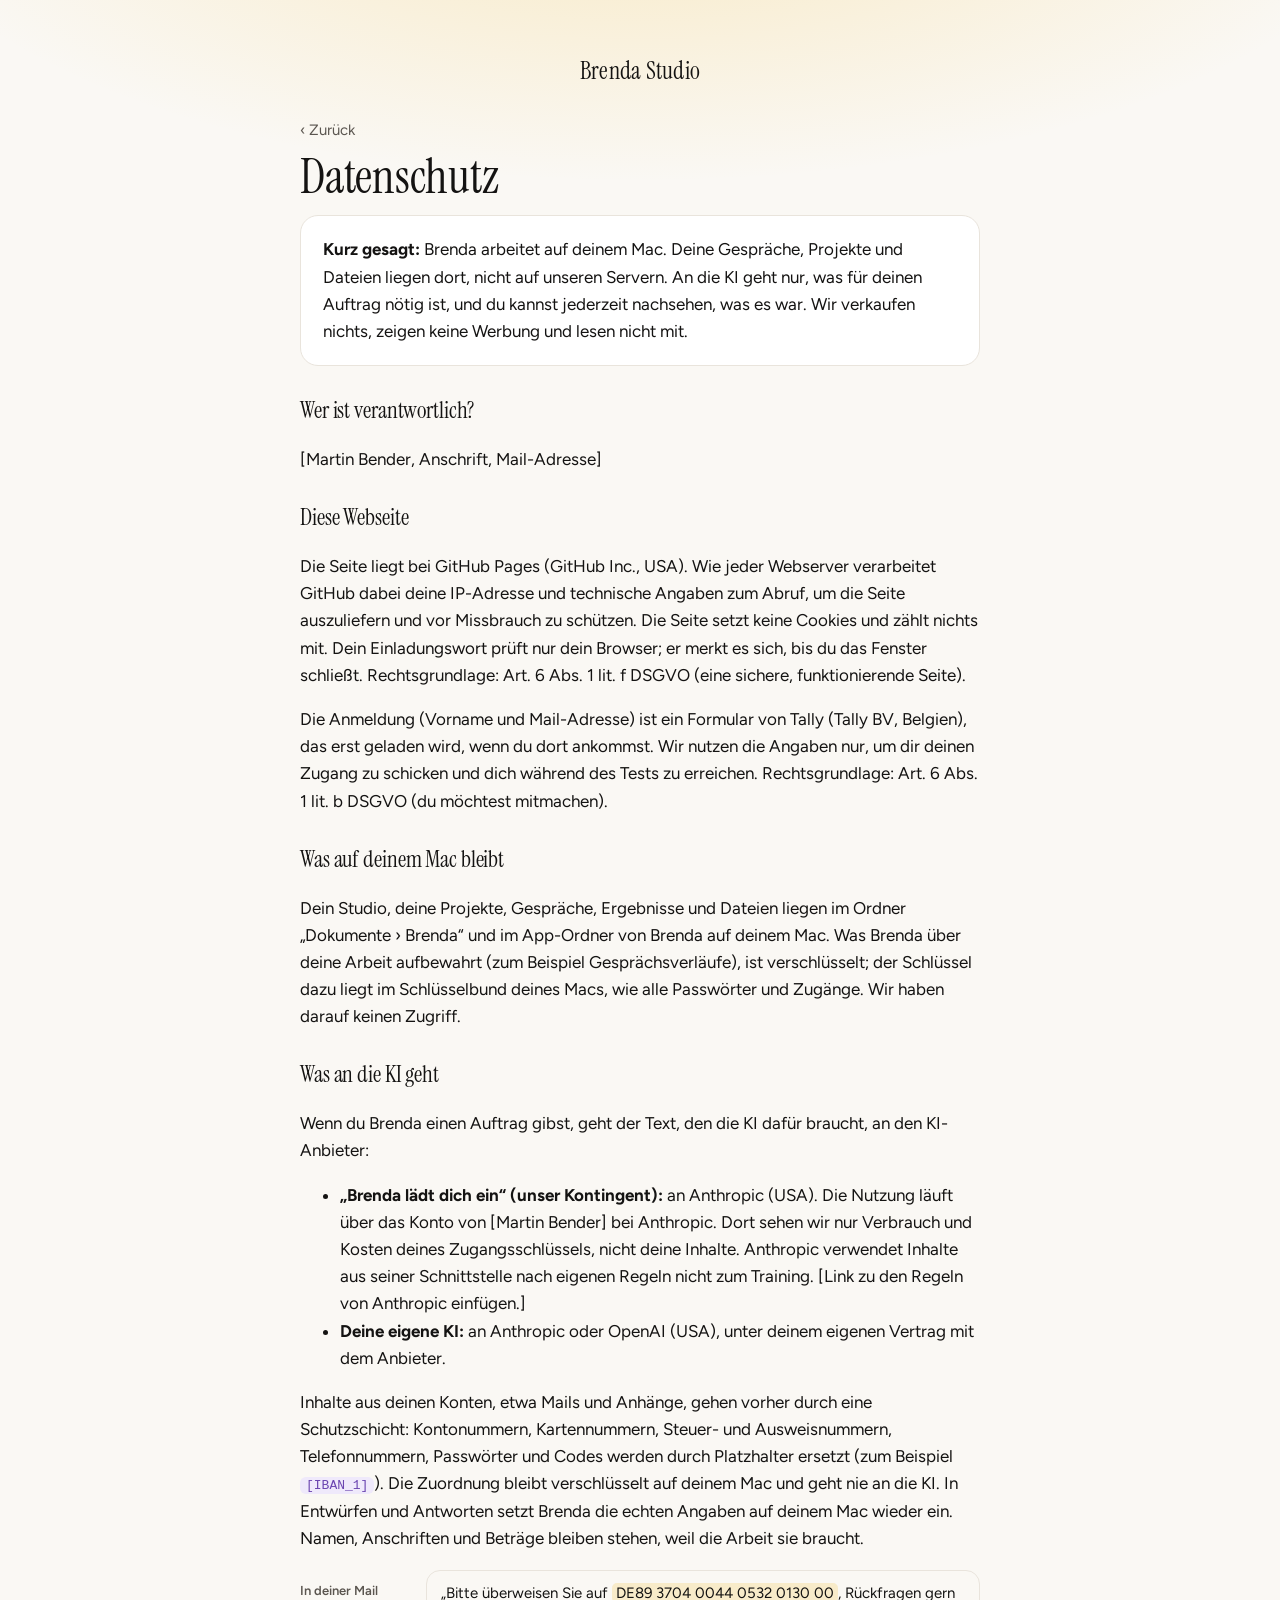
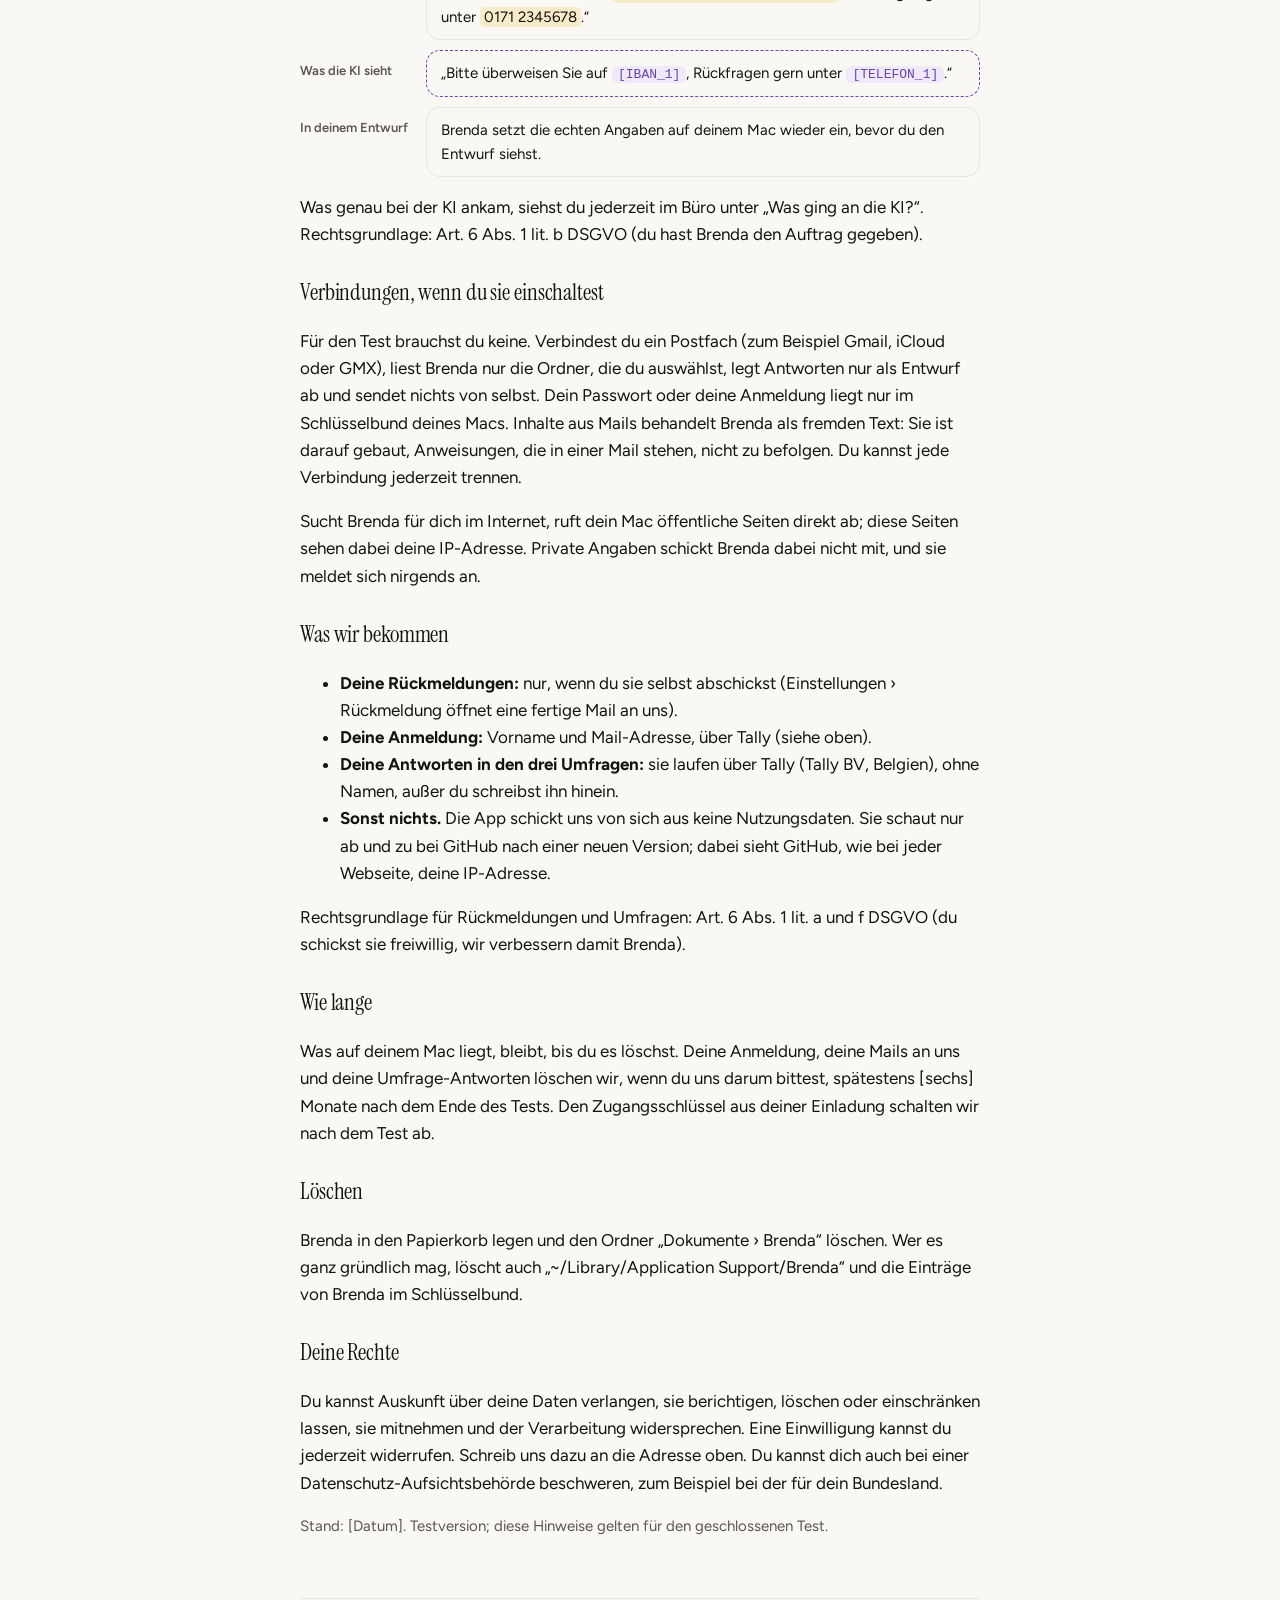
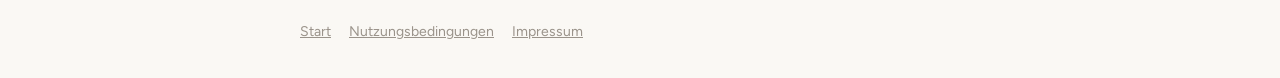
==== datenschutz.html @ 2aec7f2c "Download page for the test version Co-Authored-By: Claude Opus 5.5 <noreply@anthropic.com> Claude-Se" ====
<!doctype html>
<html lang="de">
<head>
<meta charset="utf-8">
<meta name="viewport" content="width=device-width, initial-scale=1">
<meta name="robots" content="noindex, nofollow">
<title>Datenschutz · Brenda Studio</title>
<link rel="icon" href="brenda.png">
<link rel="stylesheet" href="style.css">
</head>
<body>
<main class="doc">
  <p class="mark"><a href="./">Brenda Studio</a></p>
  <a class="back" href="./">‹ Zurück</a>
  <h1>Datenschutz</h1>
  <div class="card">
    <p><b>Kurz gesagt:</b> Brenda arbeitet auf deinem Mac. Deine Gespräche, Projekte und Dateien liegen dort, nicht auf unseren Servern. An die KI geht nur, was für deinen Auftrag nötig ist, und du kannst jederzeit nachsehen, was es war. Wir verkaufen nichts, zeigen keine Werbung und lesen nicht mit.</p>
  </div>

  <h3>Wer ist verantwortlich?</h3>
  <p>[Martin Bender, Anschrift, Mail-Adresse]</p>

  <h3>Diese Webseite</h3>
  <p>Die Seite liegt bei GitHub Pages (GitHub Inc., USA). Wie jeder Webserver verarbeitet GitHub dabei deine IP-Adresse und technische Angaben zum Abruf, um die Seite auszuliefern und vor Missbrauch zu schützen. Die Seite setzt keine Cookies und zählt nichts mit. Dein Einladungswort prüft nur dein Browser; er merkt es sich, bis du das Fenster schließt. Rechtsgrundlage: Art. 6 Abs. 1 lit. f DSGVO (eine sichere, funktionierende Seite).</p>
  <p>Die Anmeldung (Vorname und Mail-Adresse) ist ein Formular von Tally (Tally BV, Belgien), das erst geladen wird, wenn du dort ankommst. Wir nutzen die Angaben nur, um dir deinen Zugang zu schicken und dich während des Tests zu erreichen. Rechtsgrundlage: Art. 6 Abs. 1 lit. b DSGVO (du möchtest mitmachen).</p>

  <h3>Was auf deinem Mac bleibt</h3>
  <p>Dein Studio, deine Projekte, Gespräche, Ergebnisse und Dateien liegen im Ordner „Dokumente › Brenda“ und im App-Ordner von Brenda auf deinem Mac. Was Brenda über deine Arbeit aufbewahrt (zum Beispiel Gesprächsverläufe), ist verschlüsselt; der Schlüssel dazu liegt im Schlüsselbund deines Macs, wie alle Passwörter und Zugänge. Wir haben darauf keinen Zugriff.</p>

  <h3>Was an die KI geht</h3>
  <p>Wenn du Brenda einen Auftrag gibst, geht der Text, den die KI dafür braucht, an den KI-Anbieter:</p>
  <ul>
    <li><b>„Brenda lädt dich ein“ (unser Kontingent):</b> an Anthropic (USA). Die Nutzung läuft über das Konto von [Martin Bender] bei Anthropic. Dort sehen wir nur Verbrauch und Kosten deines Zugangsschlüssels, nicht deine Inhalte. Anthropic verwendet Inhalte aus seiner Schnittstelle nach eigenen Regeln nicht zum Training. [Link zu den Regeln von Anthropic einfügen.]</li>
    <li><b>Deine eigene KI:</b> an Anthropic oder OpenAI (USA), unter deinem eigenen Vertrag mit dem Anbieter.</li>
  </ul>
  <p>Inhalte aus deinen Konten, etwa Mails und Anhänge, gehen vorher durch eine Schutzschicht: Kontonummern, Kartennummern, Steuer- und Ausweisnummern, Telefonnummern, Passwörter und Codes werden durch Platzhalter ersetzt (zum Beispiel <span class="chip">[IBAN_1]</span>). Die Zuordnung bleibt verschlüsselt auf deinem Mac und geht nie an die KI. In Entwürfen und Antworten setzt Brenda die echten Angaben auf deinem Mac wieder ein. Namen, Anschriften und Beträge bleiben stehen, weil die Arbeit sie braucht.</p>
  <div class="flow" aria-label="Beispiel: wie eine Kontonummer geschützt wird">
    <div class="row"><div class="who">In deiner Mail</div><div class="msg">„Bitte überweisen Sie auf <span class="real">DE89 3704 0044 0532 0130 00</span>, Rückfragen gern unter <span class="real">0171 2345678</span>.“</div></div>
    <div class="row ai"><div class="who">Was die KI sieht</div><div class="msg">„Bitte überweisen Sie auf <span class="chip">[IBAN_1]</span>, Rückfragen gern unter <span class="chip">[TELEFON_1]</span>.“</div></div>
    <div class="row"><div class="who">In deinem Entwurf</div><div class="msg">Brenda setzt die echten Angaben auf deinem Mac wieder ein, bevor du den Entwurf siehst.</div></div>
  </div>
  <p>Was genau bei der KI ankam, siehst du jederzeit im Büro unter „Was ging an die KI?“. Rechtsgrundlage: Art. 6 Abs. 1 lit. b DSGVO (du hast Brenda den Auftrag gegeben).</p>

  <h3>Verbindungen, wenn du sie einschaltest</h3>
  <p>Für den Test brauchst du keine. Verbindest du ein Postfach (zum Beispiel Gmail, iCloud oder GMX), liest Brenda nur die Ordner, die du auswählst, legt Antworten nur als Entwurf ab und sendet nichts von selbst. Dein Passwort oder deine Anmeldung liegt nur im Schlüsselbund deines Macs. Inhalte aus Mails behandelt Brenda als fremden Text: Sie ist darauf gebaut, Anweisungen, die in einer Mail stehen, nicht zu befolgen. Du kannst jede Verbindung jederzeit trennen.</p>
  <p>Sucht Brenda für dich im Internet, ruft dein Mac öffentliche Seiten direkt ab; diese Seiten sehen dabei deine IP-Adresse. Private Angaben schickt Brenda dabei nicht mit, und sie meldet sich nirgends an.</p>

  <h3>Was wir bekommen</h3>
  <ul>
    <li><b>Deine Rückmeldungen:</b> nur, wenn du sie selbst abschickst (Einstellungen › Rückmeldung öffnet eine fertige Mail an uns).</li>
    <li><b>Deine Anmeldung:</b> Vorname und Mail-Adresse, über Tally (siehe oben).</li>
    <li><b>Deine Antworten in den drei Umfragen:</b> sie laufen über Tally (Tally BV, Belgien), ohne Namen, außer du schreibst ihn hinein.</li>
    <li><b>Sonst nichts.</b> Die App schickt uns von sich aus keine Nutzungsdaten. Sie schaut nur ab und zu bei GitHub nach einer neuen Version; dabei sieht GitHub, wie bei jeder Webseite, deine IP-Adresse.</li>
  </ul>
  <p>Rechtsgrundlage für Rückmeldungen und Umfragen: Art. 6 Abs. 1 lit. a und f DSGVO (du schickst sie freiwillig, wir verbessern damit Brenda).</p>

  <h3>Wie lange</h3>
  <p>Was auf deinem Mac liegt, bleibt, bis du es löschst. Deine Anmeldung, deine Mails an uns und deine Umfrage-Antworten löschen wir, wenn du uns darum bittest, spätestens [sechs] Monate nach dem Ende des Tests. Den Zugangsschlüssel aus deiner Einladung schalten wir nach dem Test ab.</p>

  <h3>Löschen</h3>
  <p>Brenda in den Papierkorb legen und den Ordner „Dokumente › Brenda“ löschen. Wer es ganz gründlich mag, löscht auch „~/Library/Application Support/Brenda“ und die Einträge von Brenda im Schlüsselbund.</p>

  <h3>Deine Rechte</h3>
  <p>Du kannst Auskunft über deine Daten verlangen, sie berichtigen, löschen oder einschränken lassen, sie mitnehmen und der Verarbeitung widersprechen. Eine Einwilligung kannst du jederzeit widerrufen. Schreib uns dazu an die Adresse oben. Du kannst dich auch bei einer Datenschutz-Aufsichtsbehörde beschweren, zum Beispiel bei der für dein Bundesland.</p>

  <p class="note">Stand: [Datum]. Testversion; diese Hinweise gelten für den geschlossenen Test.</p>

  <footer>
    <nav aria-label="Rechtliches"><a href="./">Start</a><a href="nutzungsbedingungen.html">Nutzungsbedingungen</a><a href="impressum.html">Impressum</a></nav>
  </footer>
</main>
</body>
</html>
---- style.css ----
/* Brenda Studio test page — the pitch's look: Instrument Serif for headings, Figtree for text, paper + ink, sun gradient,
   violet as the second colour. Fonts are served from this page itself (no request to Google). */
@font-face { font-family: "Instrument Serif"; src: url("fonts/instrument-serif-latin-400-normal.woff2") format("woff2"); font-weight: 400; font-style: normal; font-display: swap; }
@font-face { font-family: "Instrument Serif"; src: url("fonts/instrument-serif-latin-400-italic.woff2") format("woff2"); font-weight: 400; font-style: italic; font-display: swap; }
@font-face { font-family: "Figtree"; src: url("fonts/figtree-latin-wght-normal.woff2") format("woff2"); font-weight: 300 900; font-style: normal; font-display: swap; }

:root {
  --paper: #faf8f4; --card: #ffffff; --ink: #141312; --soft: #5b5650; --faint: #9a938a; --rule: #e9e4dc;
  --sun-a: #efb92e; --sun-b: #b4780a; --hot: #d99a12; --vio: #6b45b0; --vio-soft: #efe9fb;
  --serif: "Instrument Serif", Georgia, "Times New Roman", serif;
  --sans: "Figtree", -apple-system, BlinkMacSystemFont, "Helvetica Neue", Arial, sans-serif;
}
@media (prefers-color-scheme: dark) {
  :root { --paper: #131211; --card: #1d1b19; --ink: #f4efe7; --soft: #c9c3ba; --faint: #8c857b; --rule: #312d29; --vio-soft: #2a2140; }
}
* { box-sizing: border-box; }
html { -webkit-text-size-adjust: 100%; }
body {
  margin: 0; background: var(--paper); color: var(--ink); font: 17px/1.6 var(--sans);
  background-image: radial-gradient(1100px 460px at 50% -140px, rgba(242, 190, 56, .28) 0%, rgba(242, 190, 56, 0) 70%);
  background-repeat: no-repeat;
}
main { max-width: 720px; margin: 0 auto; padding: 52px 20px 36px; }
a { color: inherit; }
.mark { font-family: var(--serif); font-size: 24px; text-align: center; margin: 0 0 26px; letter-spacing: .01em; }
.mark a { text-decoration: none; }
h1, h2, h3 { font-family: var(--serif); font-weight: 400; letter-spacing: -.005em; }
h1 { font-size: clamp(40px, 8vw, 60px); line-height: 1.04; margin: 24px 0 14px; }
h2 { font-size: 32px; line-height: 1.15; margin: 0 0 14px; }
h3 { font-size: 23px; margin: 26px 0 6px; }
.glow { font-style: italic; background: linear-gradient(100deg, var(--sun-a), var(--sun-b)); -webkit-background-clip: text; background-clip: text; color: transparent; padding-right: .06em; }
.lead { color: var(--soft); font-size: 19px; max-width: 520px; margin: 0 auto; }
.hero { text-align: center; }
.hero img { width: 144px; height: 144px; border-radius: 50%; background: #e9d7c0; box-shadow: 0 14px 40px rgba(120, 80, 20, .18); }
.get { margin: 32px 0 10px; }
.badge { display: inline-block; font-size: 12px; font-weight: 600; letter-spacing: .06em; text-transform: uppercase; color: var(--vio); background: var(--vio-soft); padding: 3px 11px; border-radius: 999px; margin-bottom: 14px; }
.btn { display: inline-flex; align-items: center; gap: 10px; text-decoration: none; background: var(--ink); color: var(--paper); font-weight: 600; font-size: 18px; padding: 16px 30px; border-radius: 999px; box-shadow: 0 10px 28px rgba(20, 19, 18, .22); transition: transform .15s ease, box-shadow .15s ease; }
.btn:hover { transform: translateY(-1px); box-shadow: 0 14px 32px rgba(20, 19, 18, .26); }
.btn:focus-visible, a:focus-visible { outline: 3px solid var(--hot); outline-offset: 3px; border-radius: 8px; }
.btn svg { width: 20px; height: 20px; }
.meta { color: var(--faint); font-size: 14px; margin: 0; }
section { margin-top: 56px; }
.steps { list-style: none; padding: 0; margin: 0; display: grid; gap: 12px; counter-reset: s; }
.steps li { background: var(--card); border: 1px solid var(--rule); border-radius: 18px; padding: 18px 20px 18px 64px; position: relative; }
.steps li::before { counter-increment: s; content: counter(s); position: absolute; left: 18px; top: 18px; width: 30px; height: 30px; border-radius: 50%; display: grid; place-items: center; background: linear-gradient(135deg, var(--sun-a), var(--sun-b)); color: #fff; font-weight: 700; font-size: 15px; }
.steps b { display: block; margin-bottom: 2px; }
.steps p { margin: 0; color: var(--soft); }
.card { background: var(--card); border: 1px solid var(--rule); border-radius: 18px; padding: 20px 22px; }
.card p { margin: 0; }
.card p + p { margin-top: 10px; }
.soft { color: var(--soft); }
.flow { display: grid; gap: 10px; margin-top: 18px; }
.flow .row { display: grid; grid-template-columns: 112px 1fr; gap: 14px; align-items: start; }
.flow .who { font-size: 13px; font-weight: 600; color: var(--soft); padding-top: 11px; }
.flow .msg { background: var(--paper); border: 1px solid var(--rule); border-radius: 14px; padding: 10px 14px; font-size: 15px; }
.flow .row.ai .msg { border-color: var(--vio); border-style: dashed; }
.chip { font-family: ui-monospace, Menlo, monospace; font-size: 13px; background: var(--vio-soft); color: var(--vio); padding: 1px 6px; border-radius: 6px; white-space: nowrap; }
.real { background: rgba(239, 185, 46, .22); padding: 1px 4px; border-radius: 5px; white-space: nowrap; }
ul.plain { margin: 12px 0 0; padding-left: 20px; }
ul.plain li { margin: 4px 0; }
.feedback { background: linear-gradient(135deg, #2c1b52, #4a2f86); color: #f4efe7; border: 0; }
.feedback h2 { color: #fff; }
.feedback .soft { color: #d8cdee; }
.feedback b { color: #fff; }
footer { margin-top: 60px; padding-top: 22px; border-top: 1px solid var(--rule); color: var(--faint); font-size: 14px; }
footer p { margin: 0 0 8px; }
footer nav { display: flex; gap: 18px; flex-wrap: wrap; }
.doc h1 { font-size: clamp(36px, 7vw, 48px); margin-top: 8px; }
.doc p, .doc li { color: var(--ink); }
.doc .note { color: var(--soft); font-size: 15px; }
.back { font-size: 15px; color: var(--soft); text-decoration: none; }
@media (max-width: 480px) {
  main { padding-top: 34px; }
  .btn { width: 100%; justify-content: center; }
  .flow .row { grid-template-columns: 1fr; gap: 4px; }
  .flow .who { padding-top: 0; }
}

/* Guided invitation flow (index.html): one scene at a time, Brenda on top. */
.flow-page main.stage { max-width: 560px; text-align: center; padding-top: 40px; min-height: 100vh; display: flex; flex-direction: column; }
.stage .mark { margin-bottom: 14px; }
.dots { display: flex; justify-content: center; gap: 8px; height: 6px; margin-bottom: 4px; }
.dots i { width: 22px; height: 4px; border-radius: 4px; background: var(--rule); transition: background .5s ease; }
.dots i.on { background: linear-gradient(90deg, var(--sun-a), var(--sun-b)); }
body[data-step="0"] .dots { visibility: hidden; }
.brenda { position: relative; height: 250px; margin: 6px auto 0; width: 220px; }
.brenda img { position: relative; z-index: 1; height: 250px; width: auto; display: block; margin: 0 auto; transform-origin: 50% 100%; }
.brenda .floor { position: absolute; left: 50%; bottom: 4px; width: 130px; height: 18px; transform: translateX(-50%); border-radius: 50%; background: radial-gradient(closest-side, rgba(120, 80, 20, .22), rgba(120, 80, 20, 0)); }
.brenda img.pop { animation: pop .55s cubic-bezier(.2, 1.4, .4, 1); }
@keyframes pop { 0% { transform: scale(.94) translateY(6px); } 100% { transform: none; } }
.scene { animation: rise .6s cubic-bezier(.2, .8, .2, 1) both; }
.scene h1 { font-size: clamp(36px, 7.5vw, 52px); margin: 10px 0 12px; }
.scene h1:focus { outline: none; }
.scene .lead { margin: 0 auto 26px; }
@keyframes rise { from { opacity: 0; transform: translateY(14px); } to { opacity: 1; transform: none; } }
.sub.in { animation: rise .5s cubic-bezier(.2, .8, .2, 1) both; }
.btn { border: 0; cursor: pointer; font-family: var(--sans); }
.btn.big { font-size: 19px; padding: 18px 34px; }
.btn.ghost { background: transparent; color: var(--ink); box-shadow: none; border: 1px solid var(--rule); }
.gate { display: flex; gap: 10px; justify-content: center; flex-wrap: wrap; }
.gate input { font: 17px var(--sans); color: var(--ink); background: var(--card); border: 1px solid var(--rule); border-radius: 999px; padding: 15px 22px; width: min(280px, 100%); text-align: center; }
.gate input:focus { outline: 3px solid var(--hot); outline-offset: 2px; }
.gate.shake { animation: shake .4s ease; }
@keyframes shake { 20%, 60% { transform: translateX(-7px); } 40%, 80% { transform: translateX(7px); } }
.hint { min-height: 1.6em; color: var(--soft); font-size: 15px; margin: 12px 0 0; }
.small { font-size: 15px; color: var(--soft); margin: 18px 0 0; }
.small a, .link { color: var(--soft); }
.link { background: none; border: 0; padding: 0; font: inherit; text-decoration: underline; cursor: pointer; }
.signup { padding: 10px 14px; text-align: left; }
.signup iframe { display: block; border: 0; }
.eyebrow { font-size: 13px; font-weight: 600; letter-spacing: .08em; text-transform: uppercase; color: var(--vio); margin: 8px 0 0; }
.pic { display: flex; align-items: center; justify-content: center; gap: 18px; margin: -6px 0 26px; }
.pic .tile { width: 58px; height: 58px; border-radius: 15px; display: grid; place-items: center; font: 30px var(--serif); color: #fff; background: linear-gradient(135deg, var(--sun-a), var(--sun-b)); box-shadow: 0 8px 20px rgba(120, 80, 20, .25); animation: slide 2.4s ease-in-out infinite; }
.pic .arrow { color: var(--faint); font-size: 22px; }
.pic .folder { padding: 16px 18px; border-radius: 14px; border: 1px dashed var(--rule); color: var(--soft); font-size: 14px; background: var(--card); }
@keyframes slide { 0%, 20% { transform: none; } 60%, 80% { transform: translateX(14px); opacity: .6; } 100% { transform: none; } }
.row { display: flex; justify-content: center; gap: 12px; }
.stage .feedback { text-align: left; margin: 0 0 4px; }
.stage .feedback .addr { color: #fff; font-weight: 600; }
.stage footer { margin-top: auto; padding-top: 18px; text-align: center; border-top: 0; }
.stage footer nav { justify-content: center; }
@media (max-width: 480px) {
  .brenda, .brenda img { height: 200px; }
  .row .btn { width: auto; flex: 1; }
  .gate .btn { width: 100%; }
}
@media (prefers-reduced-motion: reduce) {
  .scene, .sub.in, .brenda img.pop, .pic .tile, .gate.shake { animation: none; }
}
.phone-note { display: none; text-align: left; margin-top: 18px; }
body.phone #dl, body.phone [data-step="3"] .meta { display: none; }
body.phone .phone-note { display: block; }
body.phone [data-step="3"] .lead { display: none; }
[hidden] { display: none !important; }
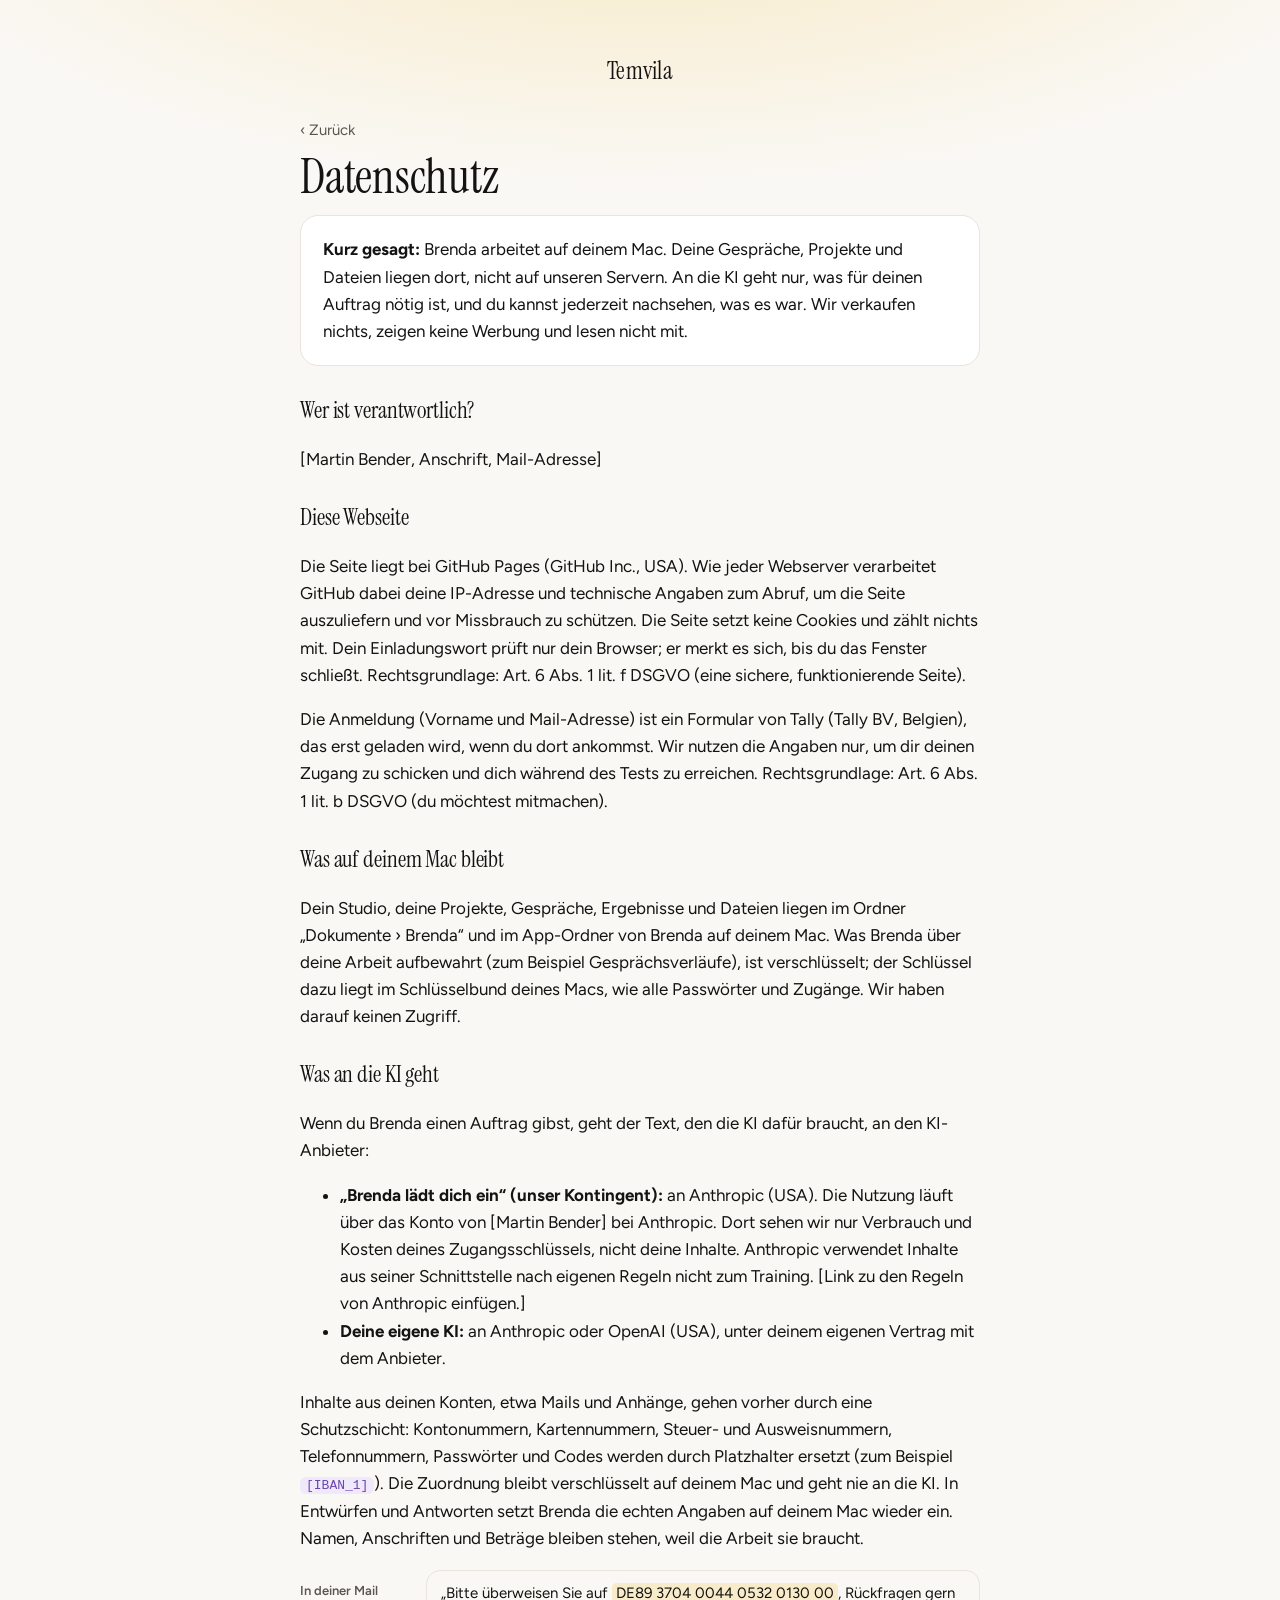
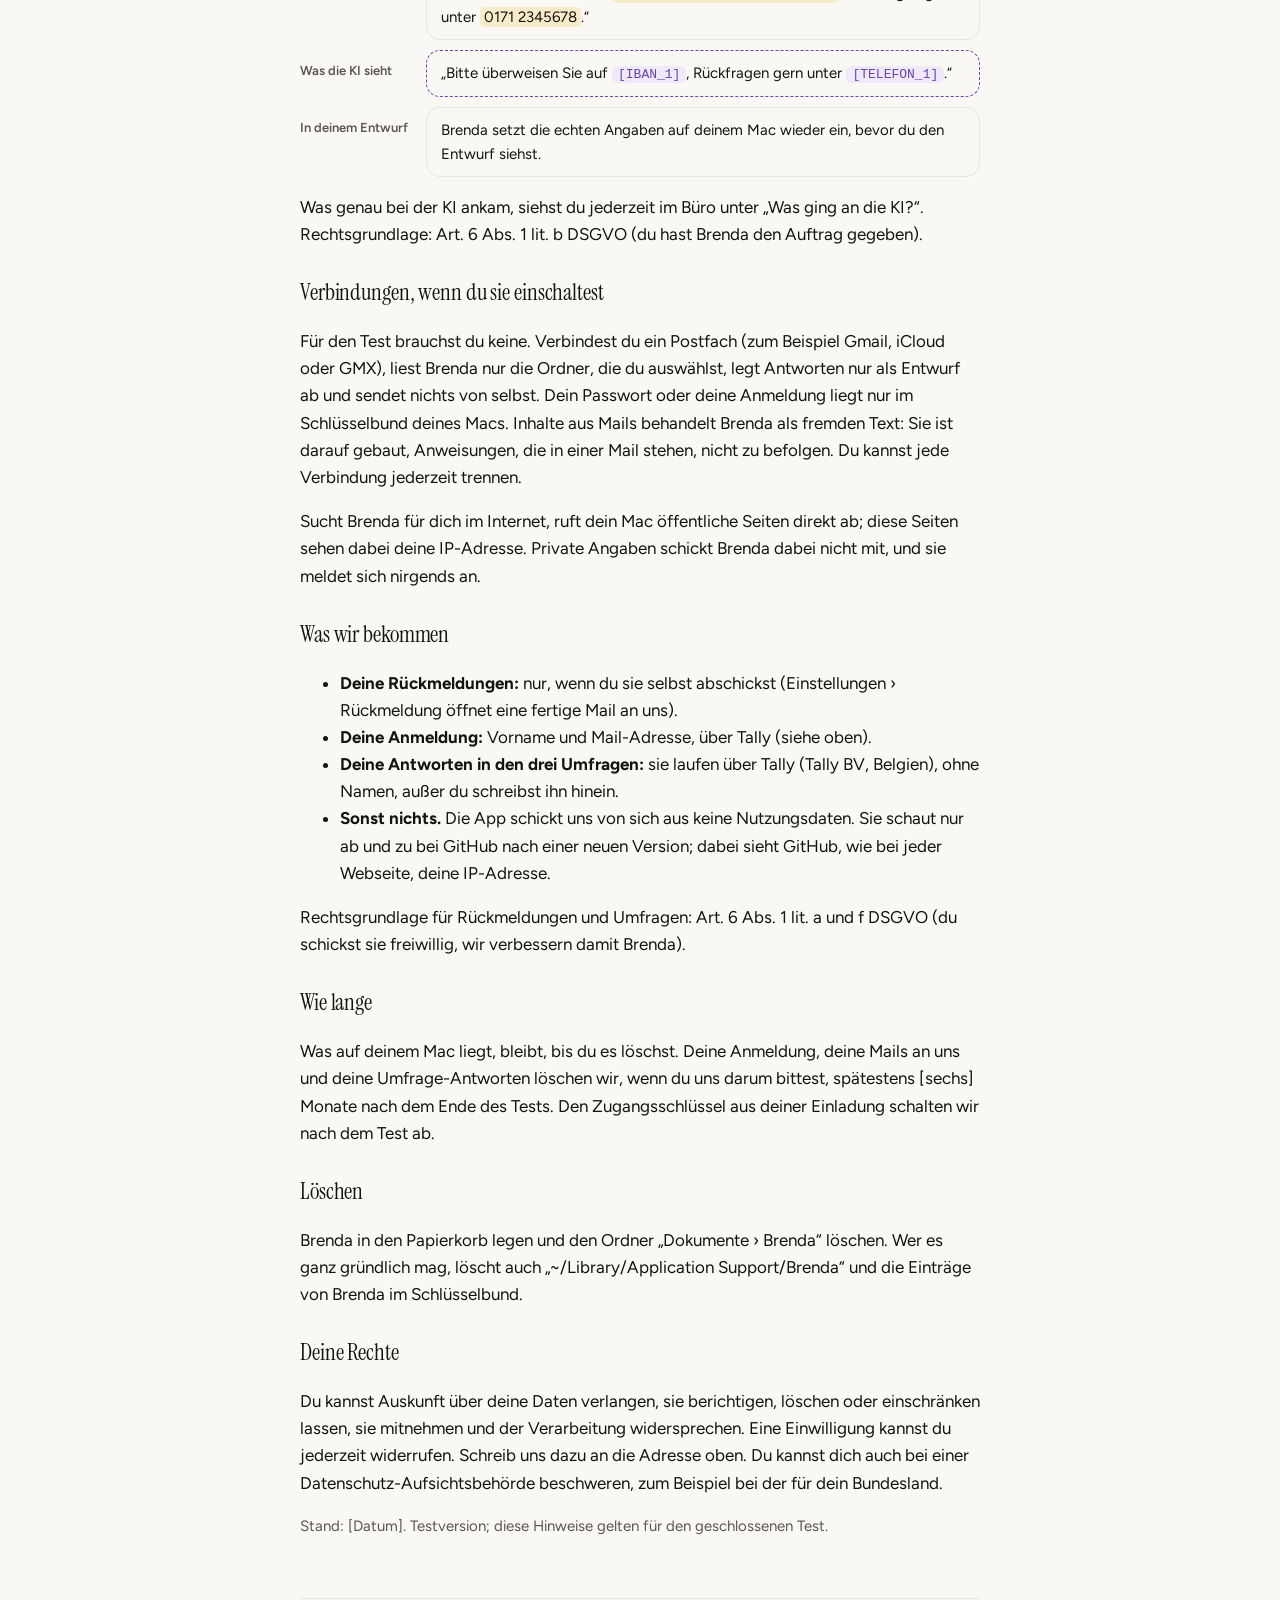
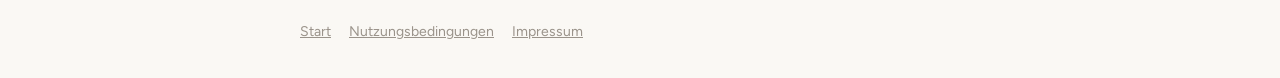
==== commit cee7e470: "Name the page after Temvila Co-Authored-By: Claude Opus 5.5 <noreply@anthropic.com> Claude-Session: " ====
--- a/datenschutz.html
+++ b/datenschutz.html
@@ -4,13 +4,13 @@
 <meta charset="utf-8">
 <meta name="viewport" content="width=device-width, initial-scale=1">
 <meta name="robots" content="noindex, nofollow">
-<title>Datenschutz · Brenda Studio</title>
+<title>Datenschutz · Temvila</title>
 <link rel="icon" href="brenda.png">
 <link rel="stylesheet" href="style.css">
 </head>
 <body>
 <main class="doc">
-  <p class="mark"><a href="./">Brenda Studio</a></p>
+  <p class="mark"><a href="./">Temvila</a></p>
   <a class="back" href="./">‹ Zurück</a>
   <h1>Datenschutz</h1>
   <div class="card">
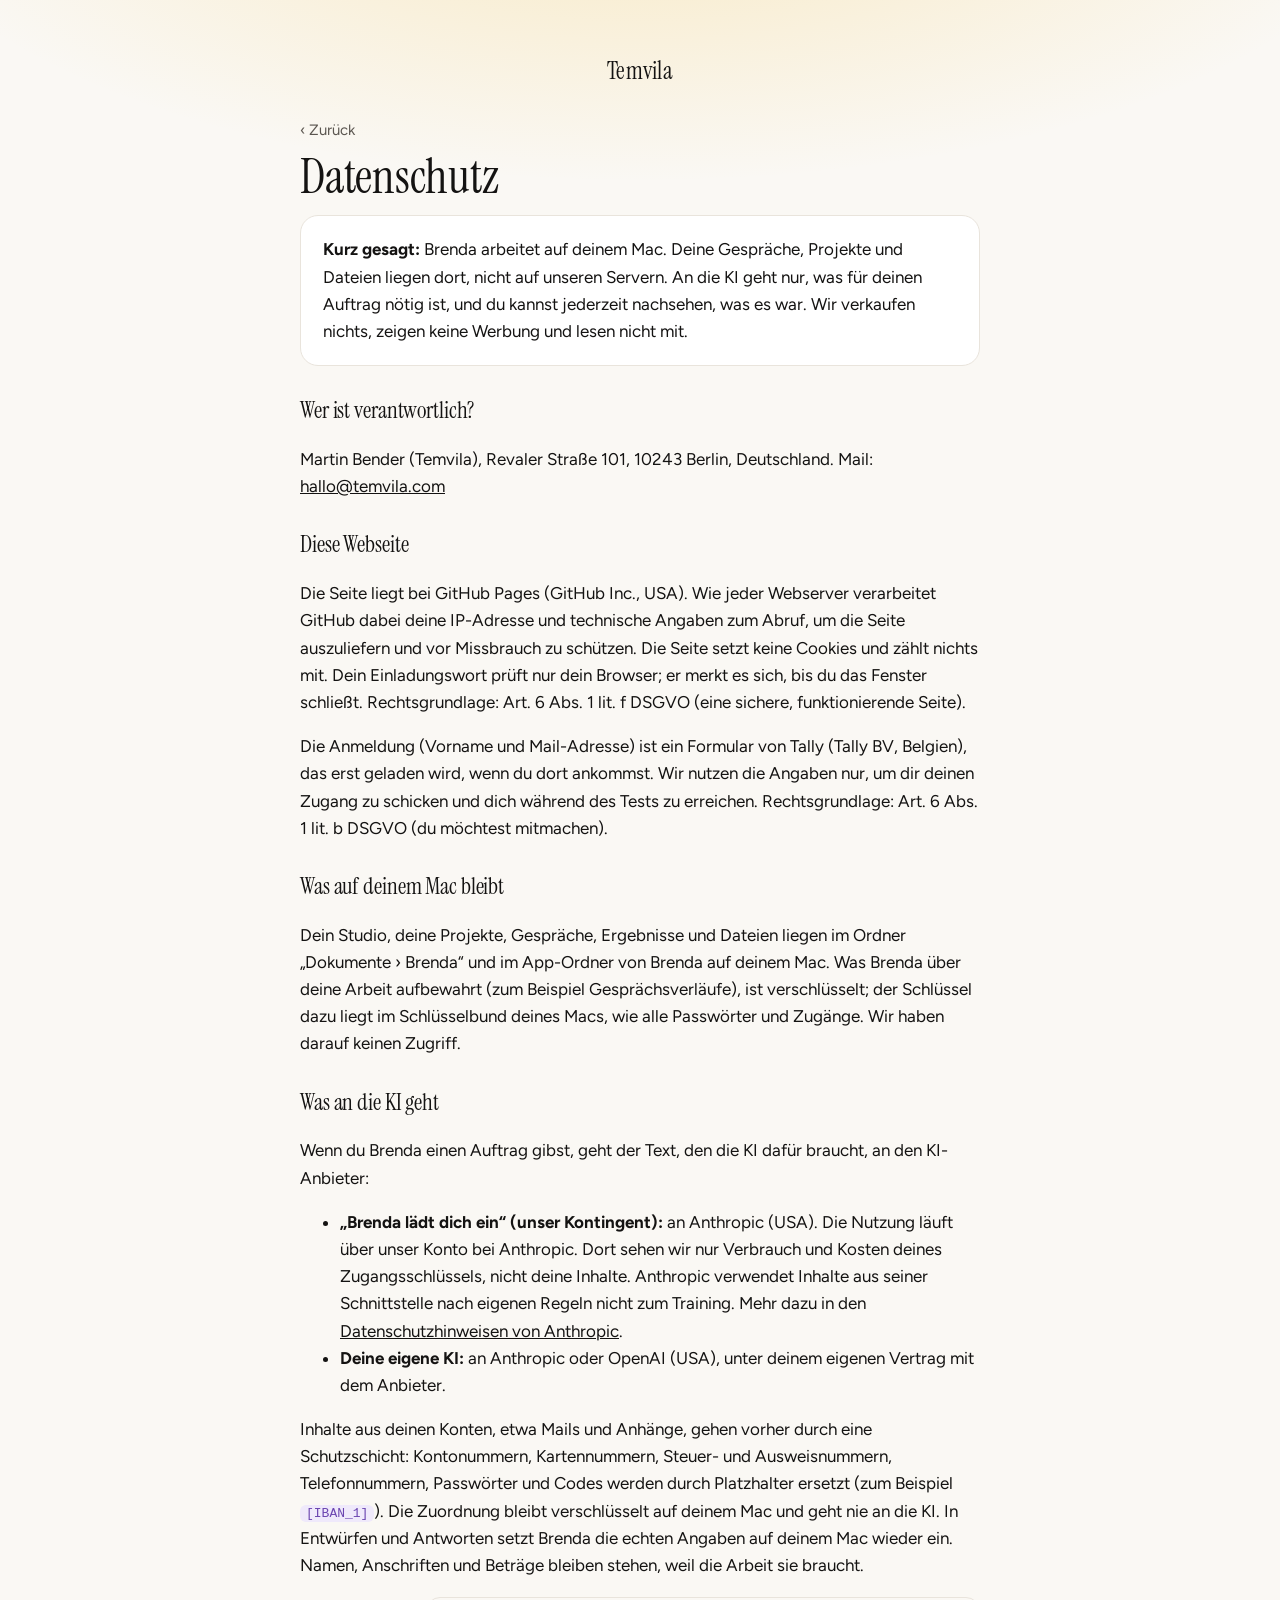
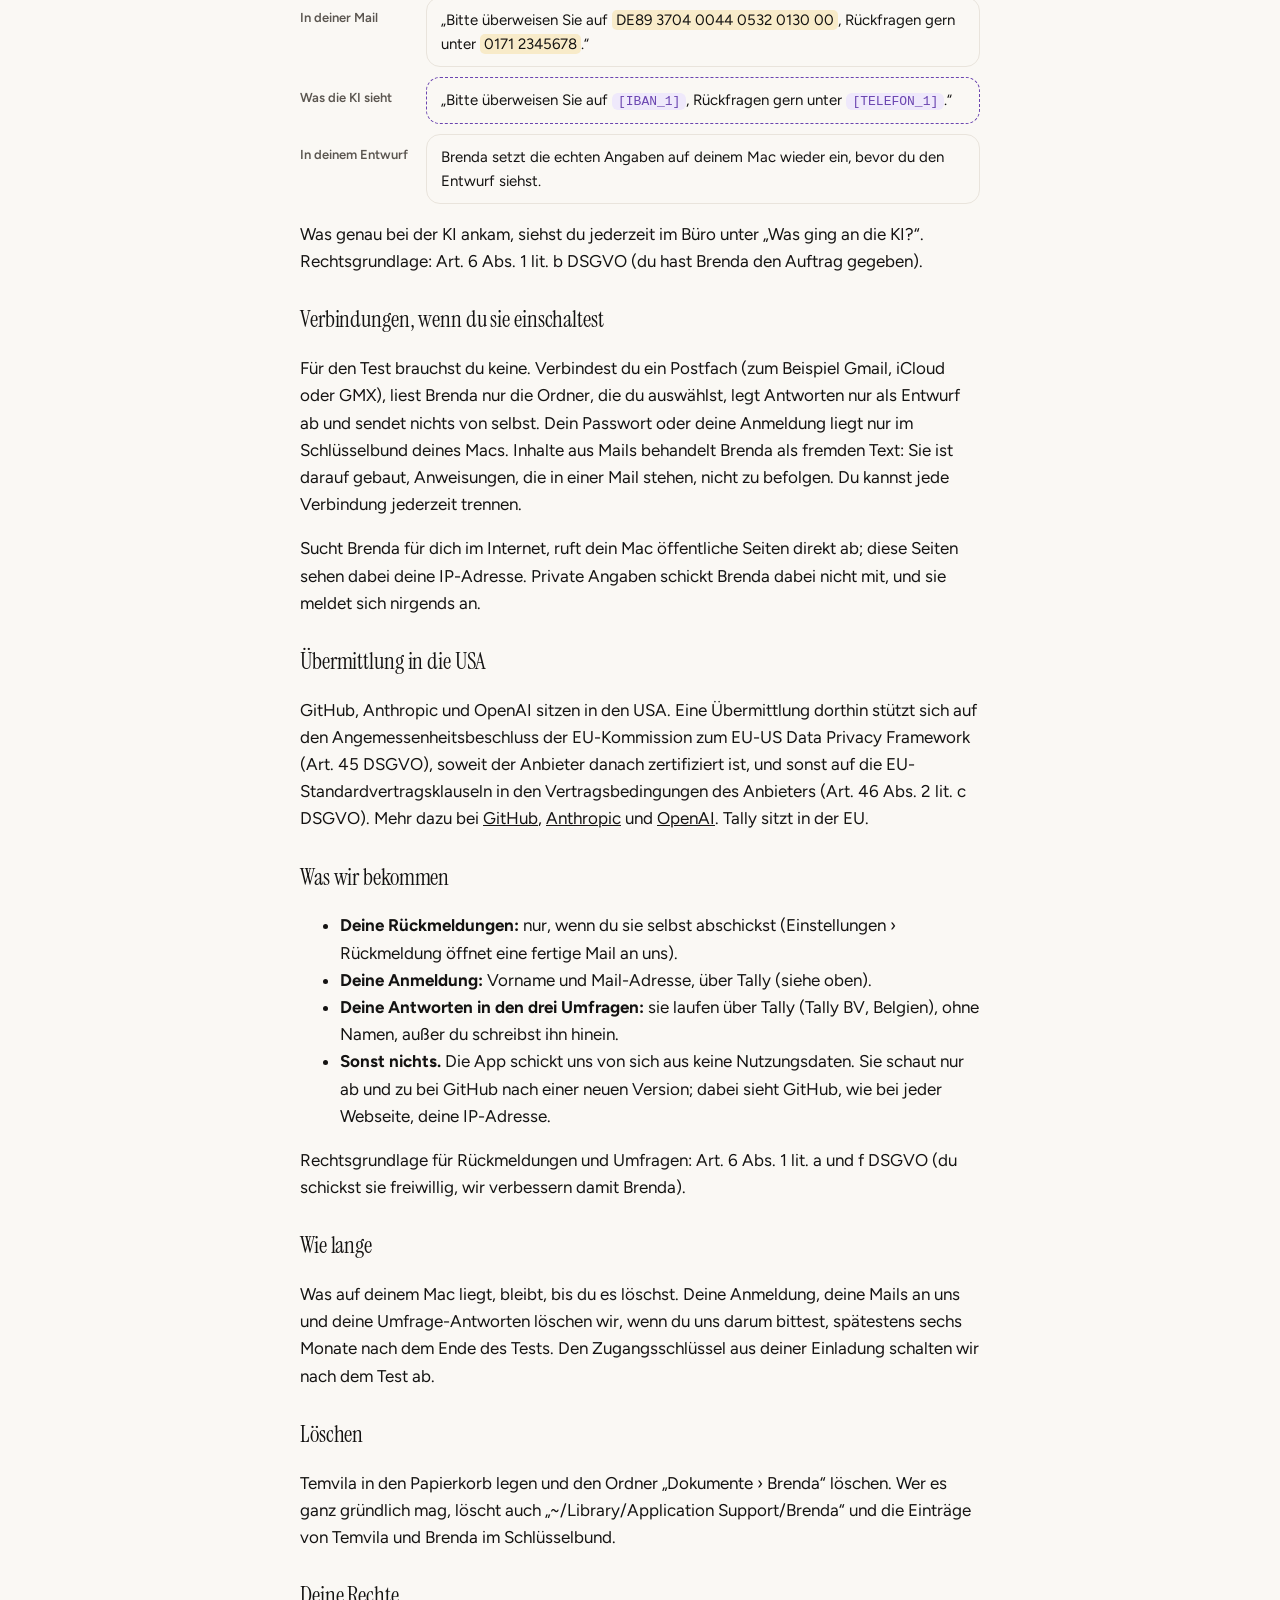
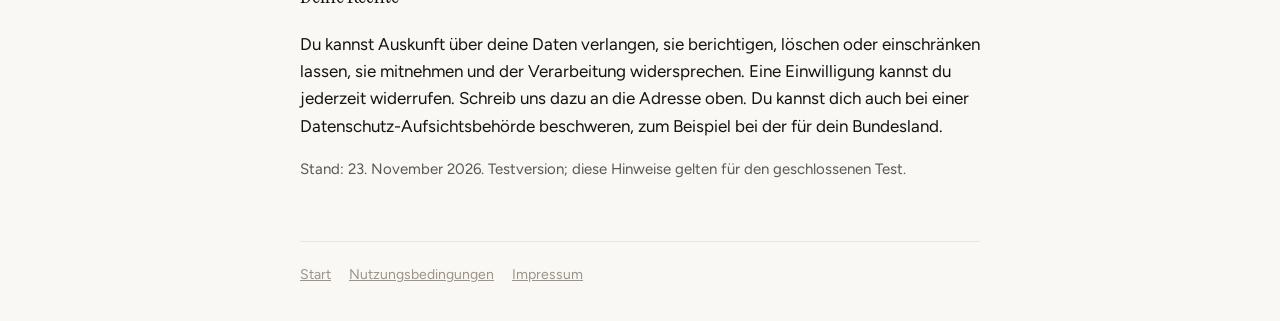
==== commit ce9f3d43: "Fill in the address, sharpen privacy and liability texts Co-Authored-By: Claude Opus 5.5 <noreply@an" ====
--- a/datenschutz.html
+++ b/datenschutz.html
@@ -18,7 +18,7 @@
   </div>
 
   <h3>Wer ist verantwortlich?</h3>
-  <p>[Martin Bender, Anschrift, Mail-Adresse]</p>
+  <p>Martin Bender (Temvila), Revaler Straße 101, 10243 Berlin, Deutschland. Mail: <a href="mailto:hallo@temvila.com">hallo@temvila.com</a></p>
 
   <h3>Diese Webseite</h3>
   <p>Die Seite liegt bei GitHub Pages (GitHub Inc., USA). Wie jeder Webserver verarbeitet GitHub dabei deine IP-Adresse und technische Angaben zum Abruf, um die Seite auszuliefern und vor Missbrauch zu schützen. Die Seite setzt keine Cookies und zählt nichts mit. Dein Einladungswort prüft nur dein Browser; er merkt es sich, bis du das Fenster schließt. Rechtsgrundlage: Art. 6 Abs. 1 lit. f DSGVO (eine sichere, funktionierende Seite).</p>
@@ -30,7 +30,7 @@
   <h3>Was an die KI geht</h3>
   <p>Wenn du Brenda einen Auftrag gibst, geht der Text, den die KI dafür braucht, an den KI-Anbieter:</p>
   <ul>
-    <li><b>„Brenda lädt dich ein“ (unser Kontingent):</b> an Anthropic (USA). Die Nutzung läuft über das Konto von [Martin Bender] bei Anthropic. Dort sehen wir nur Verbrauch und Kosten deines Zugangsschlüssels, nicht deine Inhalte. Anthropic verwendet Inhalte aus seiner Schnittstelle nach eigenen Regeln nicht zum Training. [Link zu den Regeln von Anthropic einfügen.]</li>
+    <li><b>„Brenda lädt dich ein“ (unser Kontingent):</b> an Anthropic (USA). Die Nutzung läuft über unser Konto bei Anthropic. Dort sehen wir nur Verbrauch und Kosten deines Zugangsschlüssels, nicht deine Inhalte. Anthropic verwendet Inhalte aus seiner Schnittstelle nach eigenen Regeln nicht zum Training. Mehr dazu in den <a href="https://www.anthropic.com/legal/privacy">Datenschutzhinweisen von Anthropic</a>.</li>
     <li><b>Deine eigene KI:</b> an Anthropic oder OpenAI (USA), unter deinem eigenen Vertrag mit dem Anbieter.</li>
   </ul>
   <p>Inhalte aus deinen Konten, etwa Mails und Anhänge, gehen vorher durch eine Schutzschicht: Kontonummern, Kartennummern, Steuer- und Ausweisnummern, Telefonnummern, Passwörter und Codes werden durch Platzhalter ersetzt (zum Beispiel <span class="chip">[IBAN_1]</span>). Die Zuordnung bleibt verschlüsselt auf deinem Mac und geht nie an die KI. In Entwürfen und Antworten setzt Brenda die echten Angaben auf deinem Mac wieder ein. Namen, Anschriften und Beträge bleiben stehen, weil die Arbeit sie braucht.</p>
@@ -45,6 +45,9 @@
   <p>Für den Test brauchst du keine. Verbindest du ein Postfach (zum Beispiel Gmail, iCloud oder GMX), liest Brenda nur die Ordner, die du auswählst, legt Antworten nur als Entwurf ab und sendet nichts von selbst. Dein Passwort oder deine Anmeldung liegt nur im Schlüsselbund deines Macs. Inhalte aus Mails behandelt Brenda als fremden Text: Sie ist darauf gebaut, Anweisungen, die in einer Mail stehen, nicht zu befolgen. Du kannst jede Verbindung jederzeit trennen.</p>
   <p>Sucht Brenda für dich im Internet, ruft dein Mac öffentliche Seiten direkt ab; diese Seiten sehen dabei deine IP-Adresse. Private Angaben schickt Brenda dabei nicht mit, und sie meldet sich nirgends an.</p>
 
+  <h3>Übermittlung in die USA</h3>
+  <p>GitHub, Anthropic und OpenAI sitzen in den USA. Eine Übermittlung dorthin stützt sich auf den Angemessenheitsbeschluss der EU-Kommission zum EU-US Data Privacy Framework (Art. 45 DSGVO), soweit der Anbieter danach zertifiziert ist, und sonst auf die EU-Standardvertragsklauseln in den Vertragsbedingungen des Anbieters (Art. 46 Abs. 2 lit. c DSGVO). Mehr dazu bei <a href="https://docs.github.com/de/site-policy/privacy-policies/github-general-privacy-statement">GitHub</a>, <a href="https://www.anthropic.com/legal/privacy">Anthropic</a> und <a href="https://openai.com/policies/privacy-policy">OpenAI</a>. Tally sitzt in der EU.</p>
+
   <h3>Was wir bekommen</h3>
   <ul>
     <li><b>Deine Rückmeldungen:</b> nur, wenn du sie selbst abschickst (Einstellungen › Rückmeldung öffnet eine fertige Mail an uns).</li>
@@ -55,15 +58,15 @@
   <p>Rechtsgrundlage für Rückmeldungen und Umfragen: Art. 6 Abs. 1 lit. a und f DSGVO (du schickst sie freiwillig, wir verbessern damit Brenda).</p>
 
   <h3>Wie lange</h3>
-  <p>Was auf deinem Mac liegt, bleibt, bis du es löschst. Deine Anmeldung, deine Mails an uns und deine Umfrage-Antworten löschen wir, wenn du uns darum bittest, spätestens [sechs] Monate nach dem Ende des Tests. Den Zugangsschlüssel aus deiner Einladung schalten wir nach dem Test ab.</p>
+  <p>Was auf deinem Mac liegt, bleibt, bis du es löschst. Deine Anmeldung, deine Mails an uns und deine Umfrage-Antworten löschen wir, wenn du uns darum bittest, spätestens sechs Monate nach dem Ende des Tests. Den Zugangsschlüssel aus deiner Einladung schalten wir nach dem Test ab.</p>
 
   <h3>Löschen</h3>
-  <p>Brenda in den Papierkorb legen und den Ordner „Dokumente › Brenda“ löschen. Wer es ganz gründlich mag, löscht auch „~/Library/Application Support/Brenda“ und die Einträge von Brenda im Schlüsselbund.</p>
+  <p>Temvila in den Papierkorb legen und den Ordner „Dokumente › Brenda“ löschen. Wer es ganz gründlich mag, löscht auch „~/Library/Application Support/Brenda“ und die Einträge von Temvila und Brenda im Schlüsselbund.</p>
 
   <h3>Deine Rechte</h3>
   <p>Du kannst Auskunft über deine Daten verlangen, sie berichtigen, löschen oder einschränken lassen, sie mitnehmen und der Verarbeitung widersprechen. Eine Einwilligung kannst du jederzeit widerrufen. Schreib uns dazu an die Adresse oben. Du kannst dich auch bei einer Datenschutz-Aufsichtsbehörde beschweren, zum Beispiel bei der für dein Bundesland.</p>
 
-  <p class="note">Stand: [Datum]. Testversion; diese Hinweise gelten für den geschlossenen Test.</p>
+  <p class="note">Stand: 23. November 2026. Testversion; diese Hinweise gelten für den geschlossenen Test.</p>
 
   <footer>
     <nav aria-label="Rechtliches"><a href="./">Start</a><a href="nutzungsbedingungen.html">Nutzungsbedingungen</a><a href="impressum.html">Impressum</a></nav>
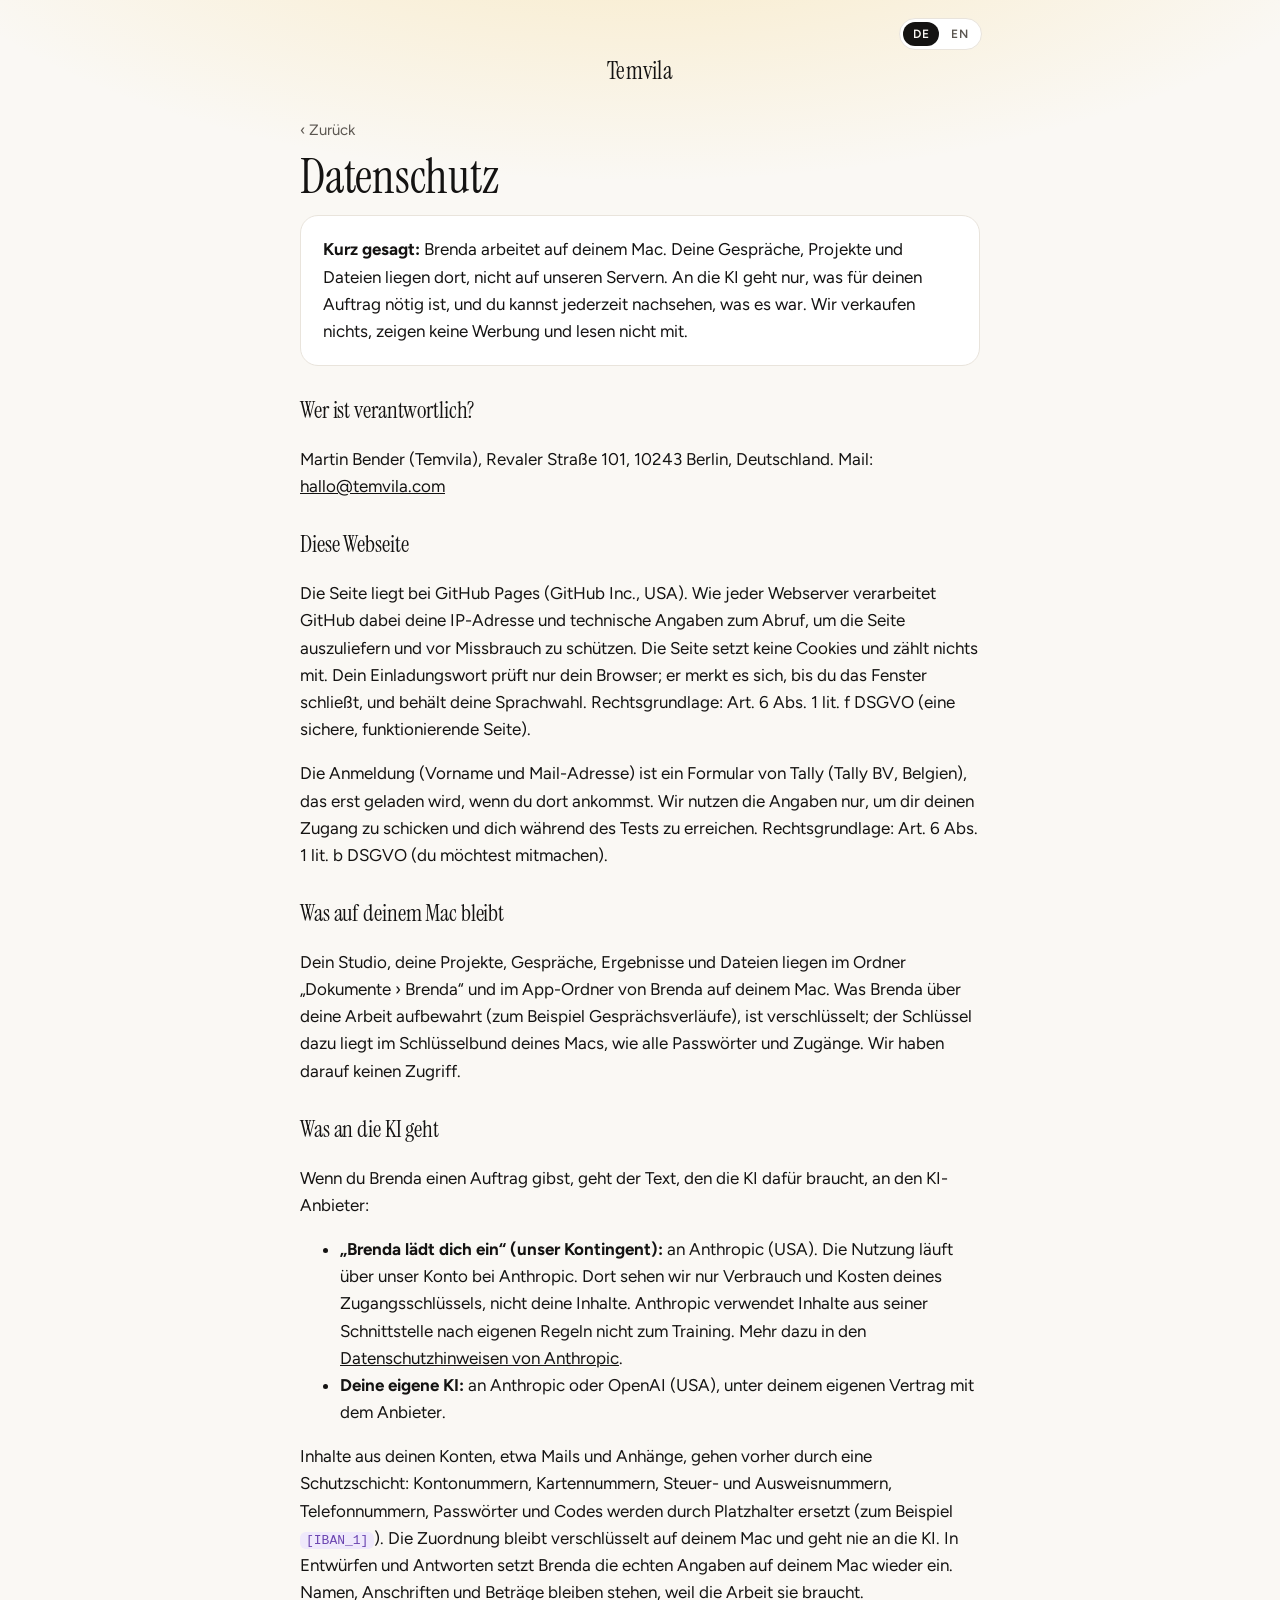
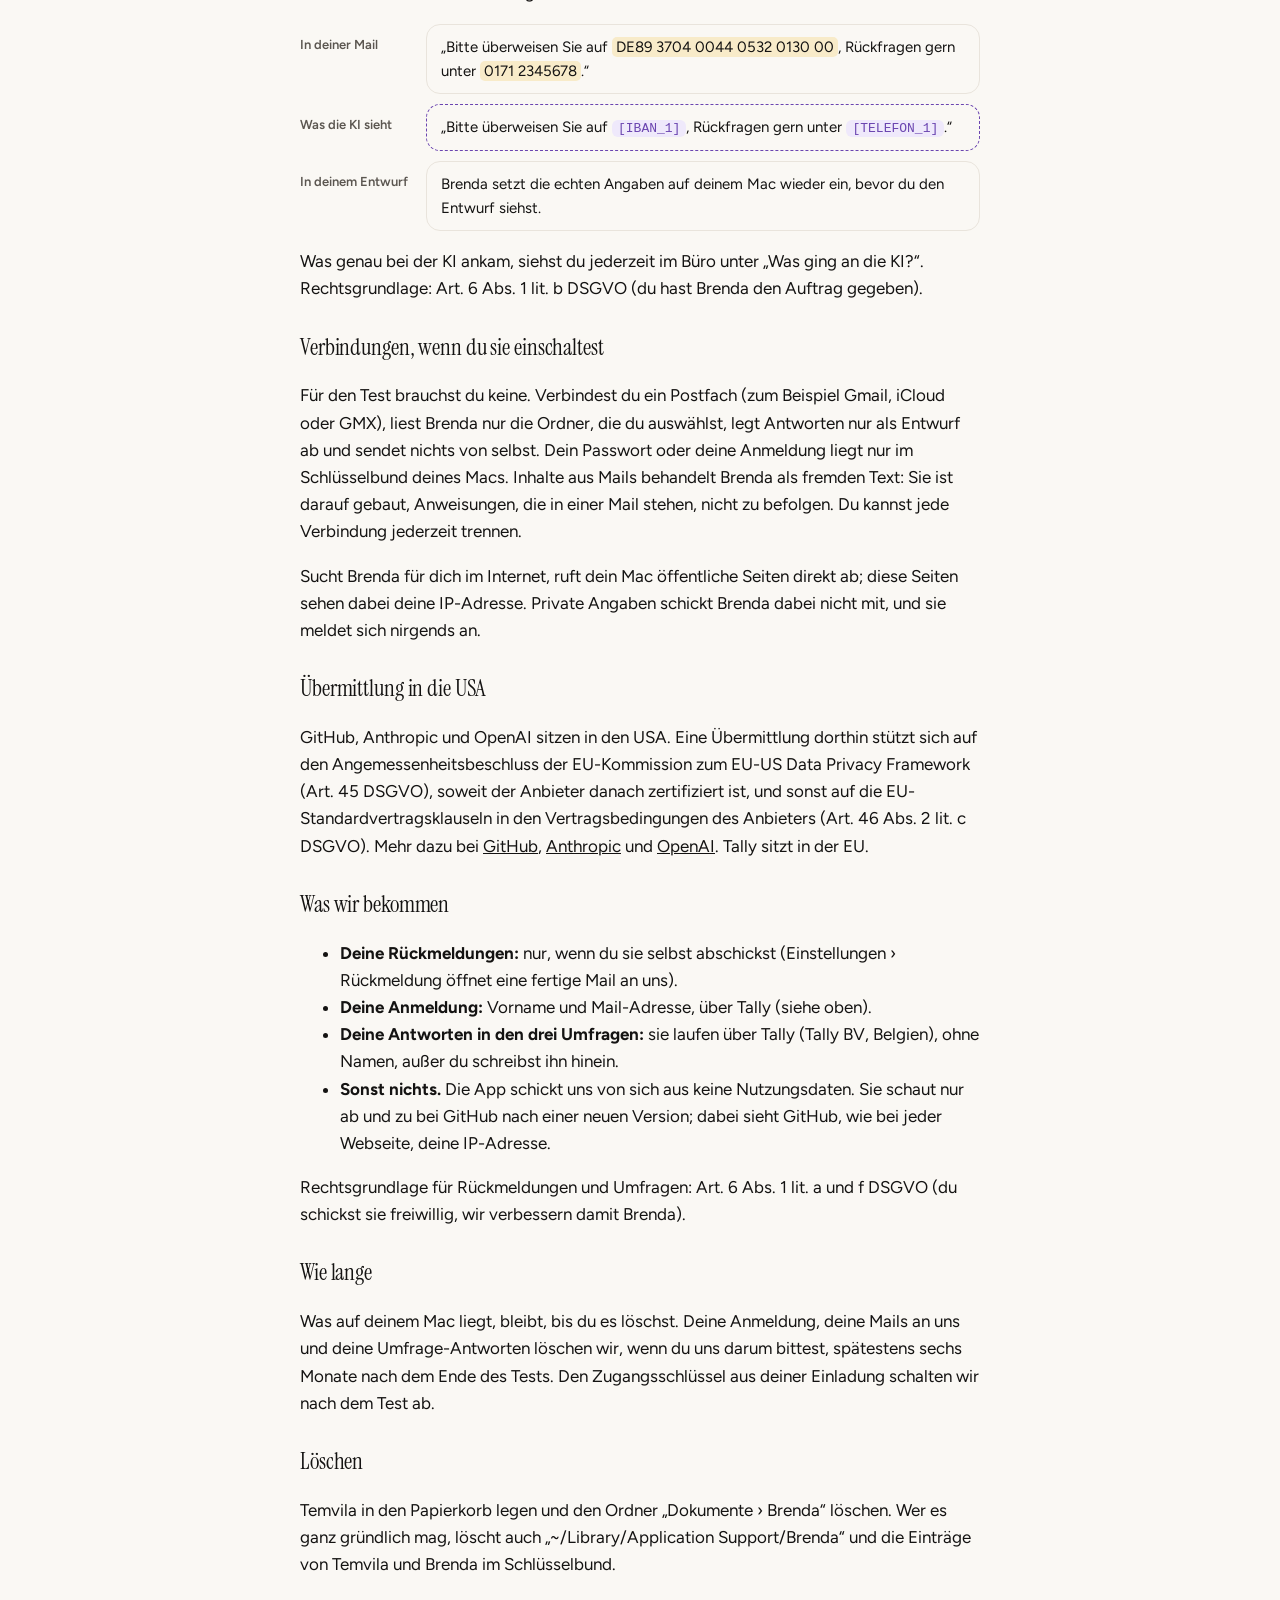
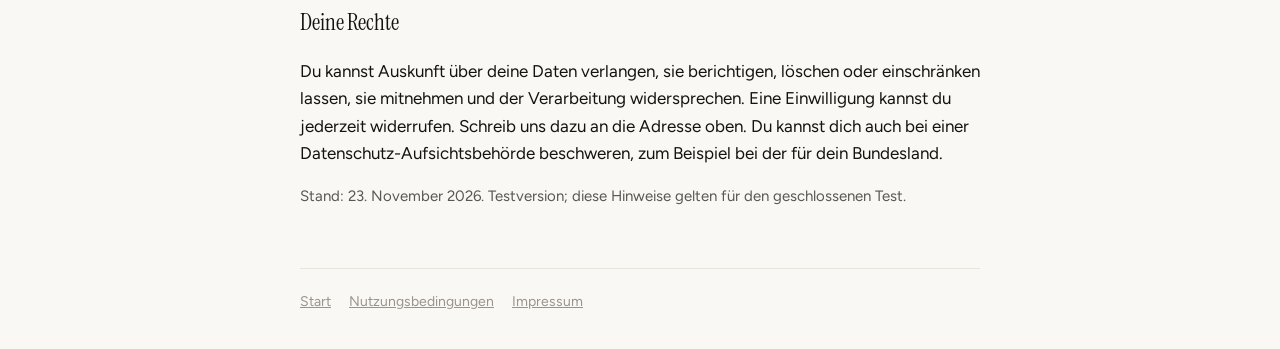
==== commit 37a8297b: "German and English, with a switch on every page Co-Authored-By: Claude Opus 5.5 <noreply@anthropic.c" ====
--- a/datenschutz.html
+++ b/datenschutz.html
@@ -10,6 +10,7 @@
 </head>
 <body>
 <main class="doc">
+  <div class="langs" role="group" aria-label="Sprache"><a class="on" href="datenschutz.html" lang="de" data-set="de">DE</a><a href="privacy.html" lang="en" data-set="en">EN</a></div>
   <p class="mark"><a href="./">Temvila</a></p>
   <a class="back" href="./">‹ Zurück</a>
   <h1>Datenschutz</h1>
@@ -21,7 +22,7 @@
   <p>Martin Bender (Temvila), Revaler Straße 101, 10243 Berlin, Deutschland. Mail: <a href="mailto:hallo@temvila.com">hallo@temvila.com</a></p>
 
   <h3>Diese Webseite</h3>
-  <p>Die Seite liegt bei GitHub Pages (GitHub Inc., USA). Wie jeder Webserver verarbeitet GitHub dabei deine IP-Adresse und technische Angaben zum Abruf, um die Seite auszuliefern und vor Missbrauch zu schützen. Die Seite setzt keine Cookies und zählt nichts mit. Dein Einladungswort prüft nur dein Browser; er merkt es sich, bis du das Fenster schließt. Rechtsgrundlage: Art. 6 Abs. 1 lit. f DSGVO (eine sichere, funktionierende Seite).</p>
+  <p>Die Seite liegt bei GitHub Pages (GitHub Inc., USA). Wie jeder Webserver verarbeitet GitHub dabei deine IP-Adresse und technische Angaben zum Abruf, um die Seite auszuliefern und vor Missbrauch zu schützen. Die Seite setzt keine Cookies und zählt nichts mit. Dein Einladungswort prüft nur dein Browser; er merkt es sich, bis du das Fenster schließt, und behält deine Sprachwahl. Rechtsgrundlage: Art. 6 Abs. 1 lit. f DSGVO (eine sichere, funktionierende Seite).</p>
   <p>Die Anmeldung (Vorname und Mail-Adresse) ist ein Formular von Tally (Tally BV, Belgien), das erst geladen wird, wenn du dort ankommst. Wir nutzen die Angaben nur, um dir deinen Zugang zu schicken und dich während des Tests zu erreichen. Rechtsgrundlage: Art. 6 Abs. 1 lit. b DSGVO (du möchtest mitmachen).</p>
 
   <h3>Was auf deinem Mac bleibt</h3>
@@ -72,5 +73,6 @@
     <nav aria-label="Rechtliches"><a href="./">Start</a><a href="nutzungsbedingungen.html">Nutzungsbedingungen</a><a href="impressum.html">Impressum</a></nav>
   </footer>
 </main>
+<script>document.querySelectorAll('[data-set]').forEach(a => a.addEventListener('click', () => { try { localStorage.setItem('temvila-lang', a.dataset.set); } catch {} }));</script>
 </body>
 </html>
--- a/style.css
+++ b/style.css
@@ -132,3 +132,8 @@
 body.phone .phone-note { display: block; }
 body.phone [data-step="3"] .lead { display: none; }
 [hidden] { display: none !important; }
+/* language switch, top right */
+.langs { position: absolute; top: 18px; right: 18px; display: flex; gap: 2px; background: var(--card); border: 1px solid var(--rule); border-radius: 999px; padding: 3px; z-index: 2; }
+.langs button, .langs a { font: 600 12px var(--sans); letter-spacing: .04em; color: var(--soft); background: none; border: 0; border-radius: 999px; padding: 5px 10px; cursor: pointer; text-decoration: none; }
+.langs [aria-pressed="true"], .langs .on { background: var(--ink); color: var(--paper); }
+main { position: relative; }
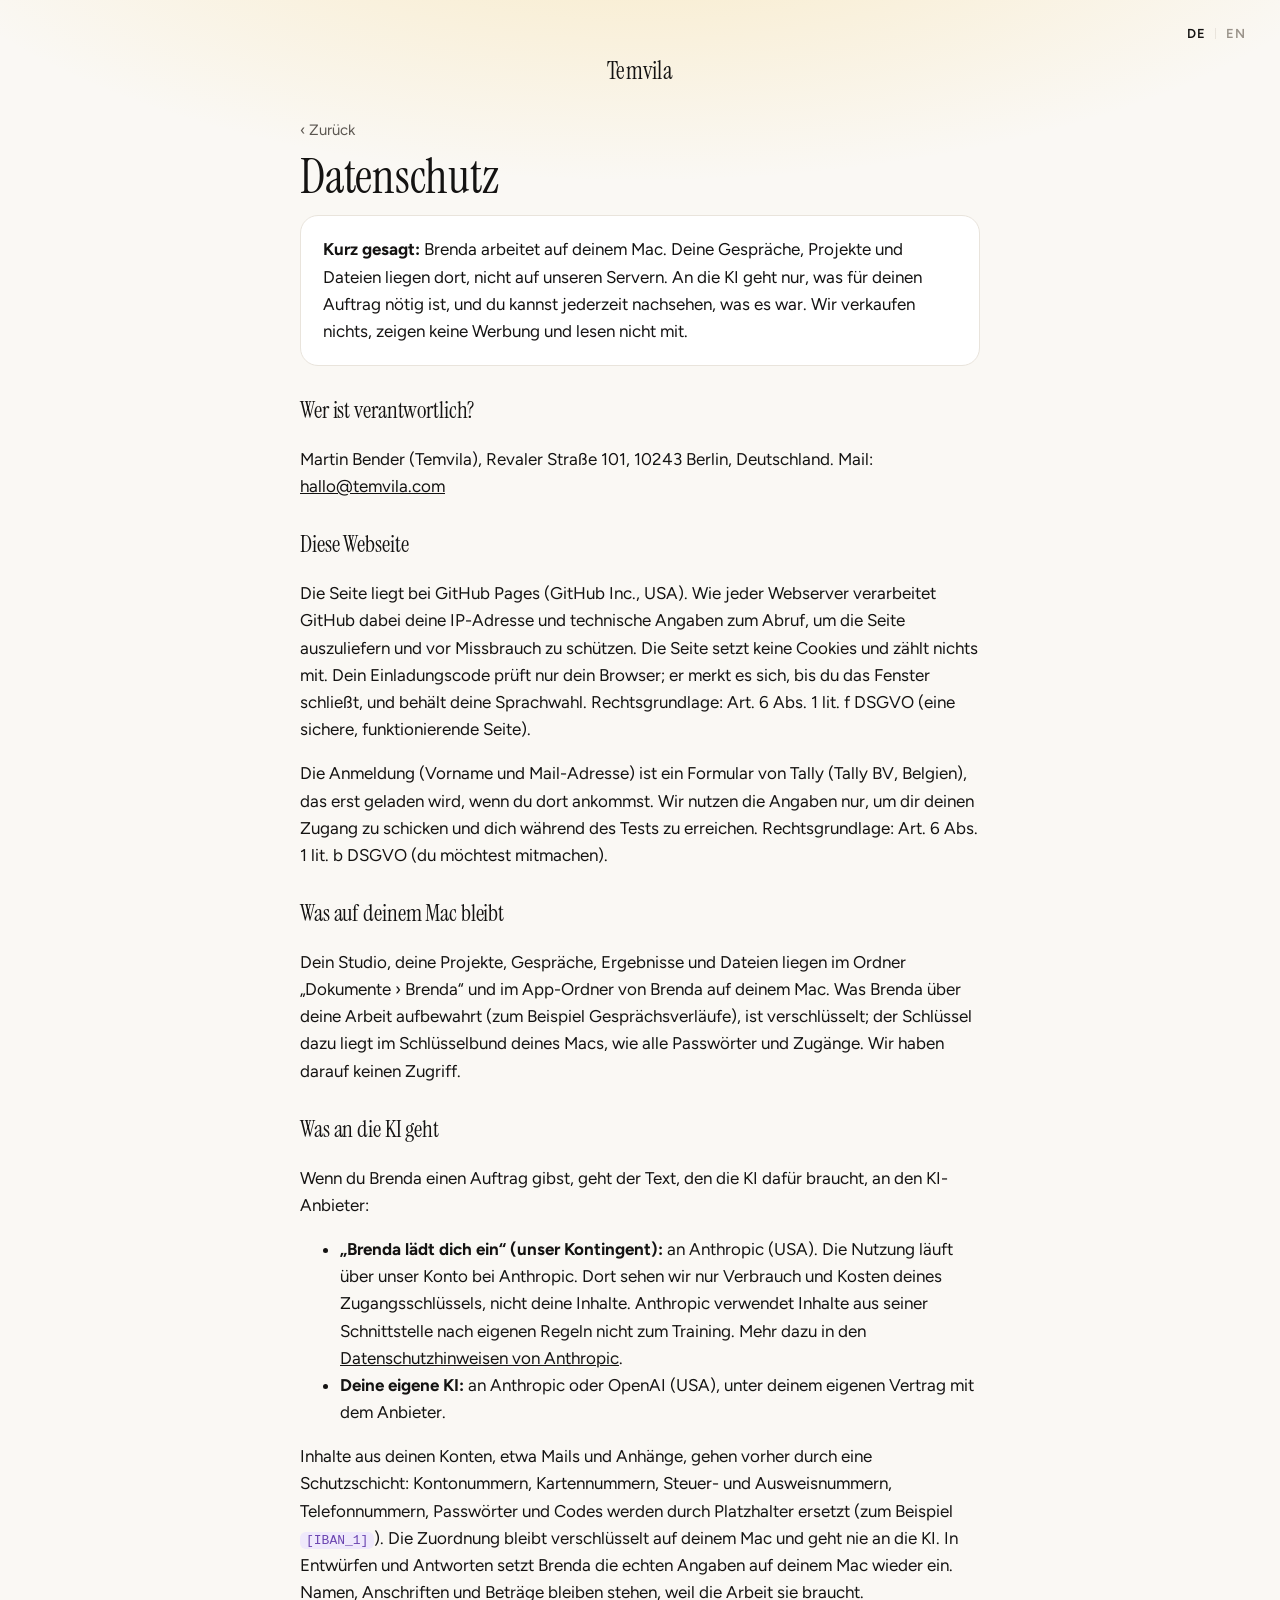
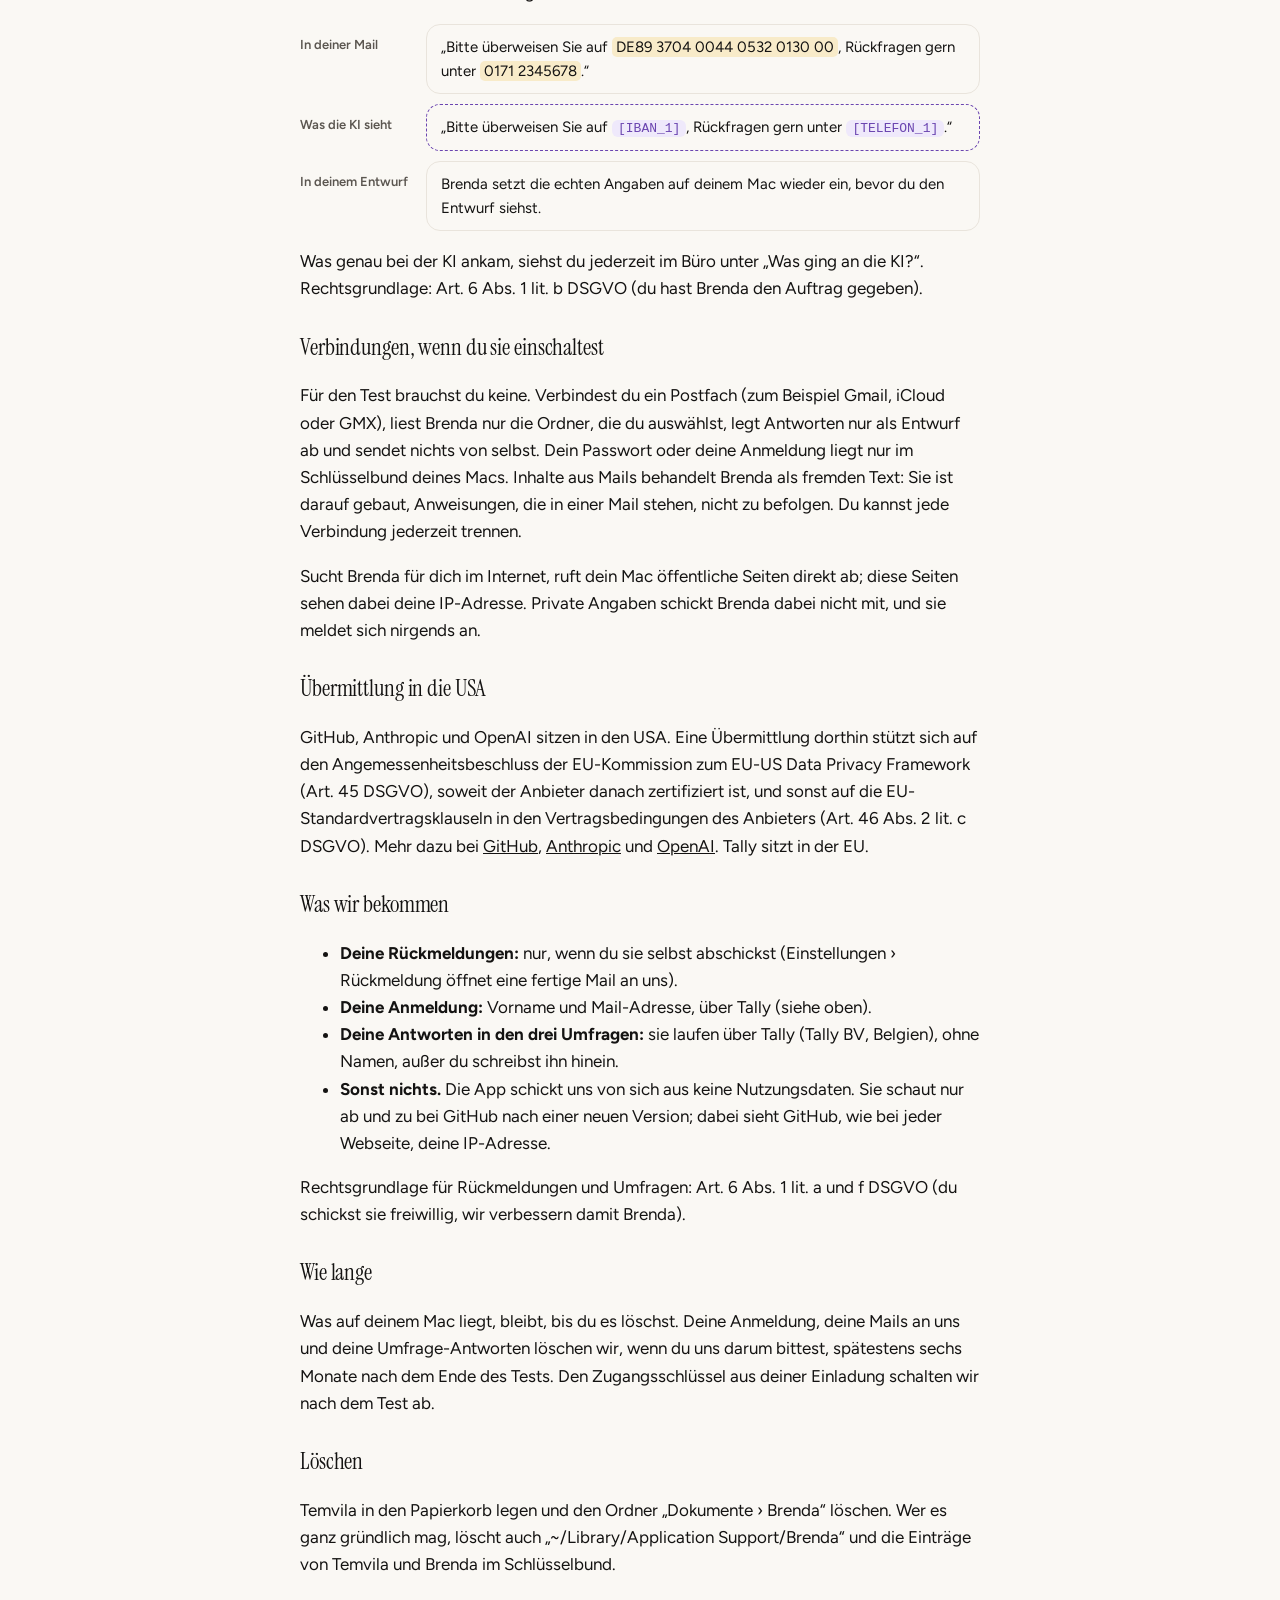
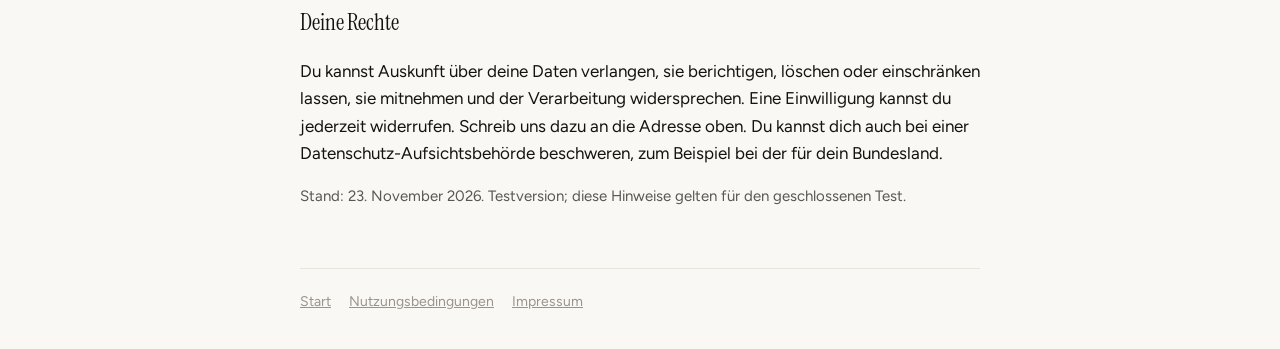
==== commit 11e39cba: "Call it the invitation code" ====
--- a/datenschutz.html
+++ b/datenschutz.html
@@ -22,7 +22,7 @@
   <p>Martin Bender (Temvila), Revaler Straße 101, 10243 Berlin, Deutschland. Mail: <a href="mailto:hallo@temvila.com">hallo@temvila.com</a></p>
 
   <h3>Diese Webseite</h3>
-  <p>Die Seite liegt bei GitHub Pages (GitHub Inc., USA). Wie jeder Webserver verarbeitet GitHub dabei deine IP-Adresse und technische Angaben zum Abruf, um die Seite auszuliefern und vor Missbrauch zu schützen. Die Seite setzt keine Cookies und zählt nichts mit. Dein Einladungswort prüft nur dein Browser; er merkt es sich, bis du das Fenster schließt, und behält deine Sprachwahl. Rechtsgrundlage: Art. 6 Abs. 1 lit. f DSGVO (eine sichere, funktionierende Seite).</p>
+  <p>Die Seite liegt bei GitHub Pages (GitHub Inc., USA). Wie jeder Webserver verarbeitet GitHub dabei deine IP-Adresse und technische Angaben zum Abruf, um die Seite auszuliefern und vor Missbrauch zu schützen. Die Seite setzt keine Cookies und zählt nichts mit. Dein Einladungscode prüft nur dein Browser; er merkt es sich, bis du das Fenster schließt, und behält deine Sprachwahl. Rechtsgrundlage: Art. 6 Abs. 1 lit. f DSGVO (eine sichere, funktionierende Seite).</p>
   <p>Die Anmeldung (Vorname und Mail-Adresse) ist ein Formular von Tally (Tally BV, Belgien), das erst geladen wird, wenn du dort ankommst. Wir nutzen die Angaben nur, um dir deinen Zugang zu schicken und dich während des Tests zu erreichen. Rechtsgrundlage: Art. 6 Abs. 1 lit. b DSGVO (du möchtest mitmachen).</p>
 
   <h3>Was auf deinem Mac bleibt</h3>
--- a/style.css
+++ b/style.css
@@ -132,8 +132,10 @@
 body.phone .phone-note { display: block; }
 body.phone [data-step="3"] .lead { display: none; }
 [hidden] { display: none !important; }
-/* language switch, top right */
-.langs { position: absolute; top: 18px; right: 18px; display: flex; gap: 2px; background: var(--card); border: 1px solid var(--rule); border-radius: 999px; padding: 3px; z-index: 2; }
-.langs button, .langs a { font: 600 12px var(--sans); letter-spacing: .04em; color: var(--soft); background: none; border: 0; border-radius: 999px; padding: 5px 10px; cursor: pointer; text-decoration: none; }
-.langs [aria-pressed="true"], .langs .on { background: var(--ink); color: var(--paper); }
-main { position: relative; }
+/* language switch: plain words at the top right of the window */
+.langs { position: fixed; top: 22px; right: 28px; display: flex; align-items: center; gap: 4px; z-index: 5; }
+.langs button, .langs a { font: 600 13px var(--sans); letter-spacing: .06em; color: var(--faint); background: none; border: 0; padding: 4px 6px; cursor: pointer; text-decoration: none; transition: color .2s ease; }
+.langs button:hover, .langs a:hover { color: var(--soft); }
+.langs [aria-pressed="true"], .langs .on { color: var(--ink); }
+.langs > * + *::before { content: ""; display: inline-block; width: 1px; height: 11px; background: var(--rule); margin: 0 10px 0 -6px; vertical-align: -1px; }
+@media (max-width: 480px) { .langs { top: 14px; right: 16px; } }
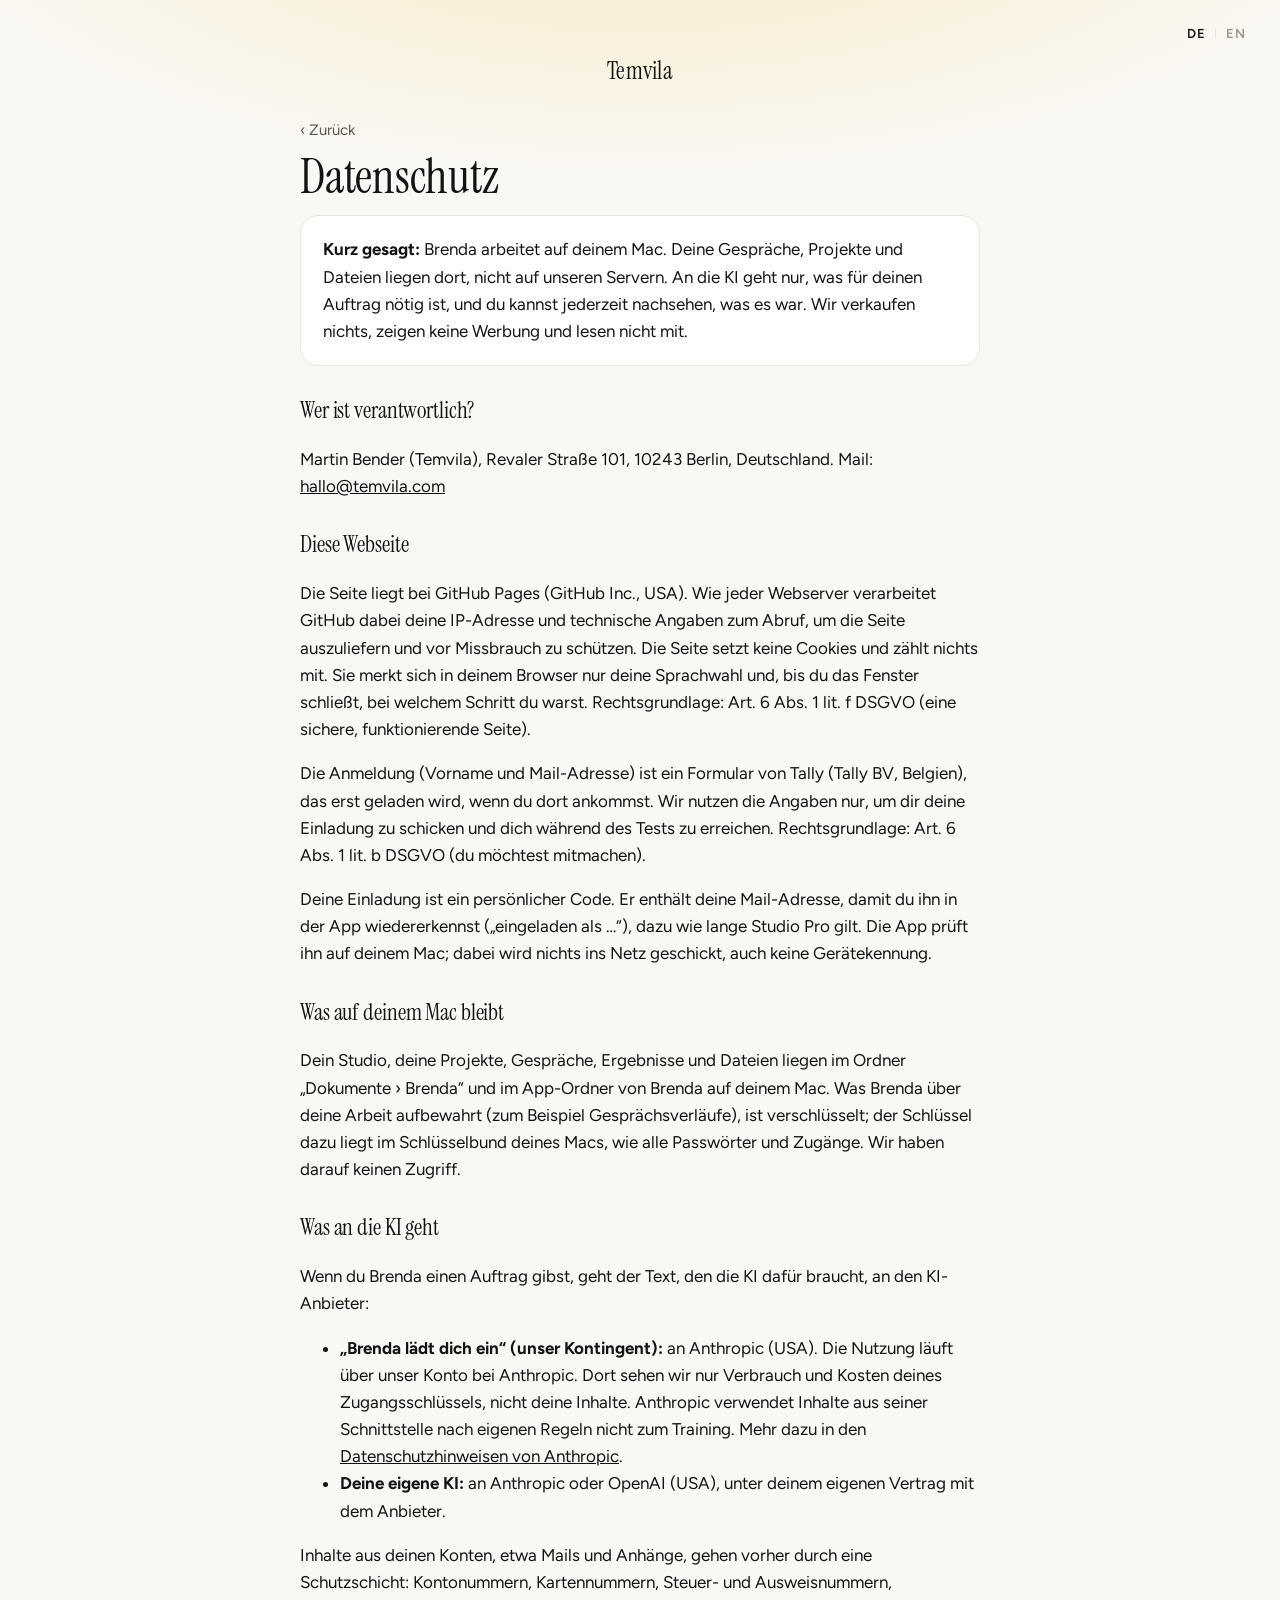
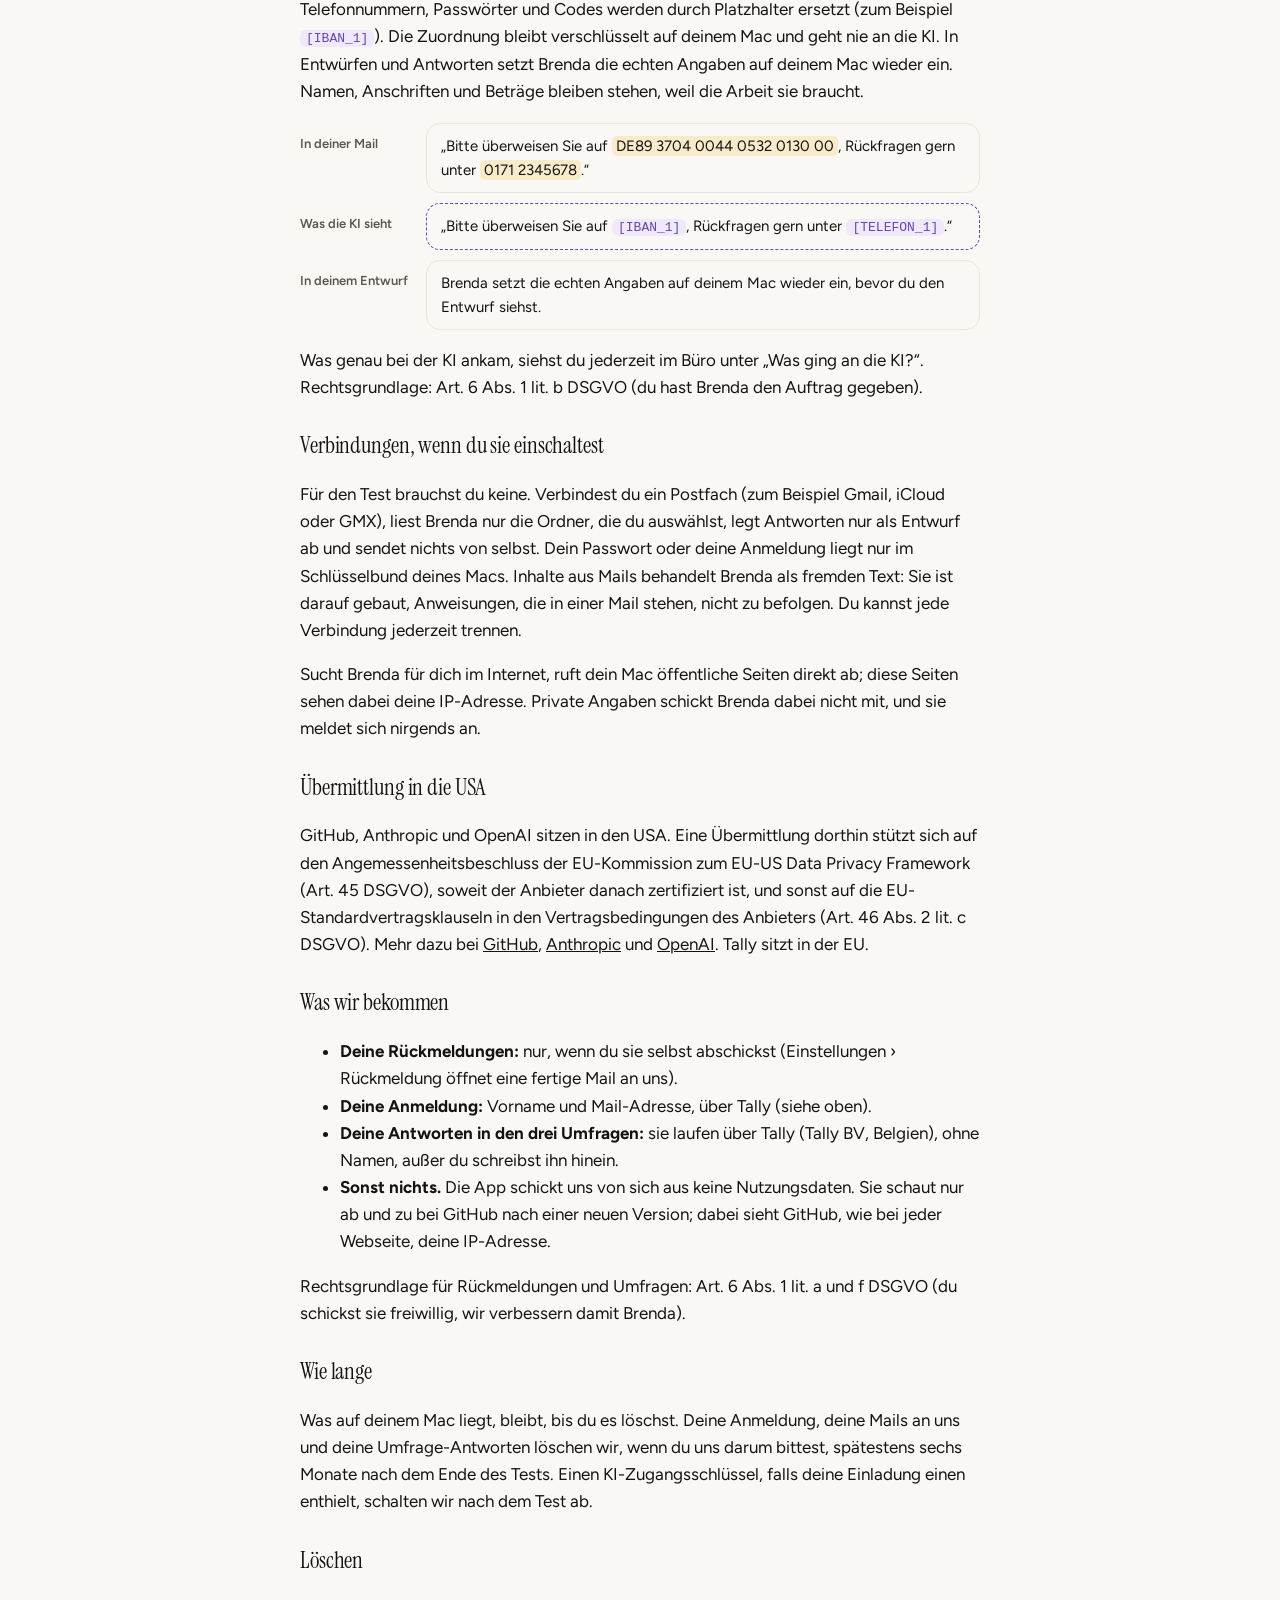
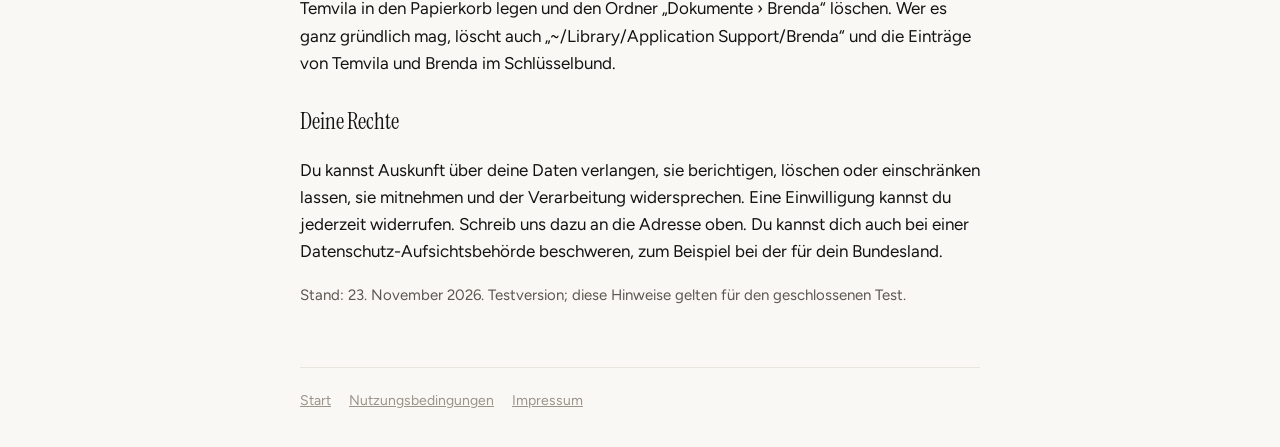
==== commit 53bcfd56: "Open beta page: sign-up first, the personal code from the mail opens the download Co-Authored-By: Cl" ====
--- a/datenschutz.html
+++ b/datenschutz.html
@@ -22,8 +22,9 @@
   <p>Martin Bender (Temvila), Revaler Straße 101, 10243 Berlin, Deutschland. Mail: <a href="mailto:hallo@temvila.com">hallo@temvila.com</a></p>
 
   <h3>Diese Webseite</h3>
-  <p>Die Seite liegt bei GitHub Pages (GitHub Inc., USA). Wie jeder Webserver verarbeitet GitHub dabei deine IP-Adresse und technische Angaben zum Abruf, um die Seite auszuliefern und vor Missbrauch zu schützen. Die Seite setzt keine Cookies und zählt nichts mit. Dein Einladungscode prüft nur dein Browser; er merkt es sich, bis du das Fenster schließt, und behält deine Sprachwahl. Rechtsgrundlage: Art. 6 Abs. 1 lit. f DSGVO (eine sichere, funktionierende Seite).</p>
-  <p>Die Anmeldung (Vorname und Mail-Adresse) ist ein Formular von Tally (Tally BV, Belgien), das erst geladen wird, wenn du dort ankommst. Wir nutzen die Angaben nur, um dir deinen Zugang zu schicken und dich während des Tests zu erreichen. Rechtsgrundlage: Art. 6 Abs. 1 lit. b DSGVO (du möchtest mitmachen).</p>
+  <p>Die Seite liegt bei GitHub Pages (GitHub Inc., USA). Wie jeder Webserver verarbeitet GitHub dabei deine IP-Adresse und technische Angaben zum Abruf, um die Seite auszuliefern und vor Missbrauch zu schützen. Die Seite setzt keine Cookies und zählt nichts mit. Sie merkt sich in deinem Browser nur deine Sprachwahl und, bis du das Fenster schließt, bei welchem Schritt du warst. Rechtsgrundlage: Art. 6 Abs. 1 lit. f DSGVO (eine sichere, funktionierende Seite).</p>
+  <p>Die Anmeldung (Vorname und Mail-Adresse) ist ein Formular von Tally (Tally BV, Belgien), das erst geladen wird, wenn du dort ankommst. Wir nutzen die Angaben nur, um dir deine Einladung zu schicken und dich während des Tests zu erreichen. Rechtsgrundlage: Art. 6 Abs. 1 lit. b DSGVO (du möchtest mitmachen).</p>
+  <p>Deine Einladung ist ein persönlicher Code. Er enthält deine Mail-Adresse, damit du ihn in der App wiedererkennst („eingeladen als …“), dazu wie lange Studio Pro gilt. Die App prüft ihn auf deinem Mac; dabei wird nichts ins Netz geschickt, auch keine Gerätekennung.</p>
 
   <h3>Was auf deinem Mac bleibt</h3>
   <p>Dein Studio, deine Projekte, Gespräche, Ergebnisse und Dateien liegen im Ordner „Dokumente › Brenda“ und im App-Ordner von Brenda auf deinem Mac. Was Brenda über deine Arbeit aufbewahrt (zum Beispiel Gesprächsverläufe), ist verschlüsselt; der Schlüssel dazu liegt im Schlüsselbund deines Macs, wie alle Passwörter und Zugänge. Wir haben darauf keinen Zugriff.</p>
@@ -59,7 +60,7 @@
   <p>Rechtsgrundlage für Rückmeldungen und Umfragen: Art. 6 Abs. 1 lit. a und f DSGVO (du schickst sie freiwillig, wir verbessern damit Brenda).</p>
 
   <h3>Wie lange</h3>
-  <p>Was auf deinem Mac liegt, bleibt, bis du es löschst. Deine Anmeldung, deine Mails an uns und deine Umfrage-Antworten löschen wir, wenn du uns darum bittest, spätestens sechs Monate nach dem Ende des Tests. Den Zugangsschlüssel aus deiner Einladung schalten wir nach dem Test ab.</p>
+  <p>Was auf deinem Mac liegt, bleibt, bis du es löschst. Deine Anmeldung, deine Mails an uns und deine Umfrage-Antworten löschen wir, wenn du uns darum bittest, spätestens sechs Monate nach dem Ende des Tests. Einen KI-Zugangsschlüssel, falls deine Einladung einen enthielt, schalten wir nach dem Test ab.</p>
 
   <h3>Löschen</h3>
   <p>Temvila in den Papierkorb legen und den Ordner „Dokumente › Brenda“ löschen. Wer es ganz gründlich mag, löscht auch „~/Library/Application Support/Brenda“ und die Einträge von Temvila und Brenda im Schlüsselbund.</p>
--- a/style.css
+++ b/style.css
@@ -139,3 +139,4 @@
 .langs [aria-pressed="true"], .langs .on { color: var(--ink); }
 .langs > * + *::before { content: ""; display: inline-block; width: 1px; height: 11px; background: var(--rule); margin: 0 10px 0 -6px; vertical-align: -1px; }
 @media (max-width: 480px) { .langs { top: 14px; right: 16px; } }
+.meta a { color: var(--soft); }
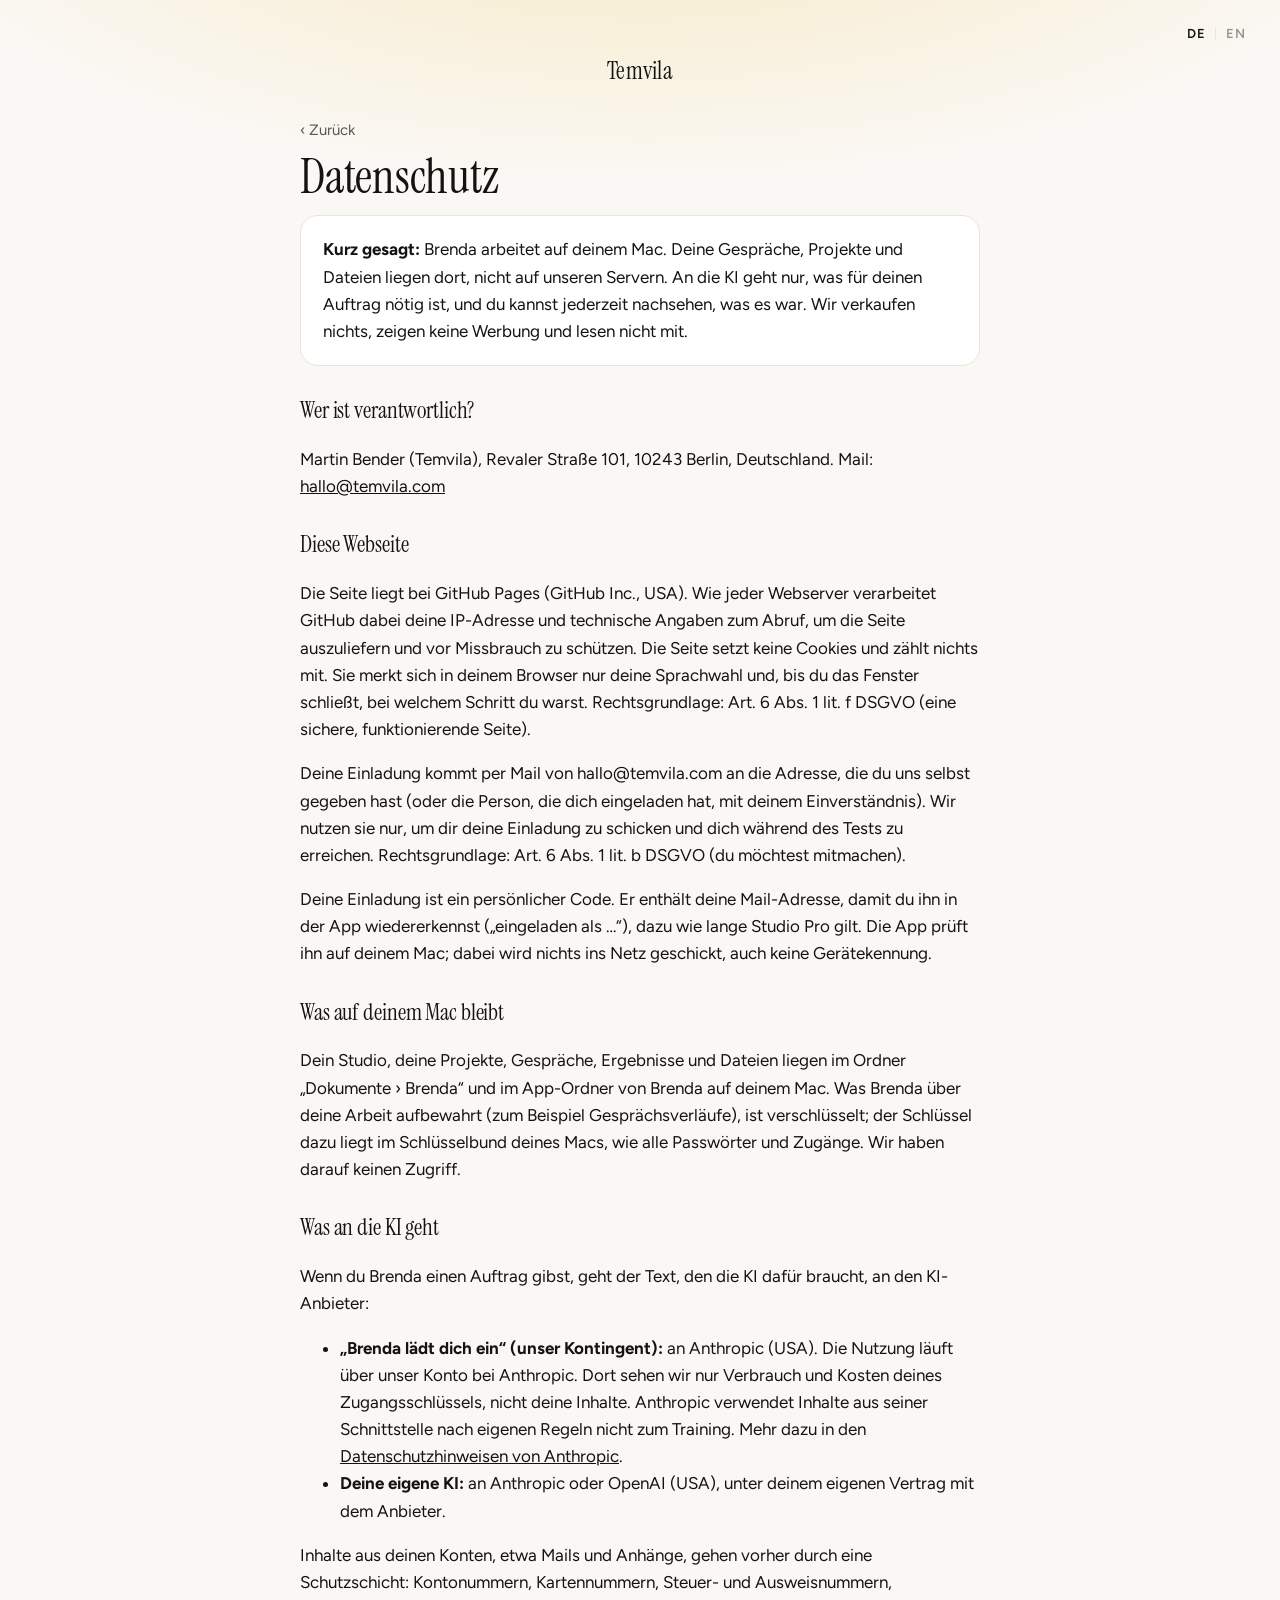
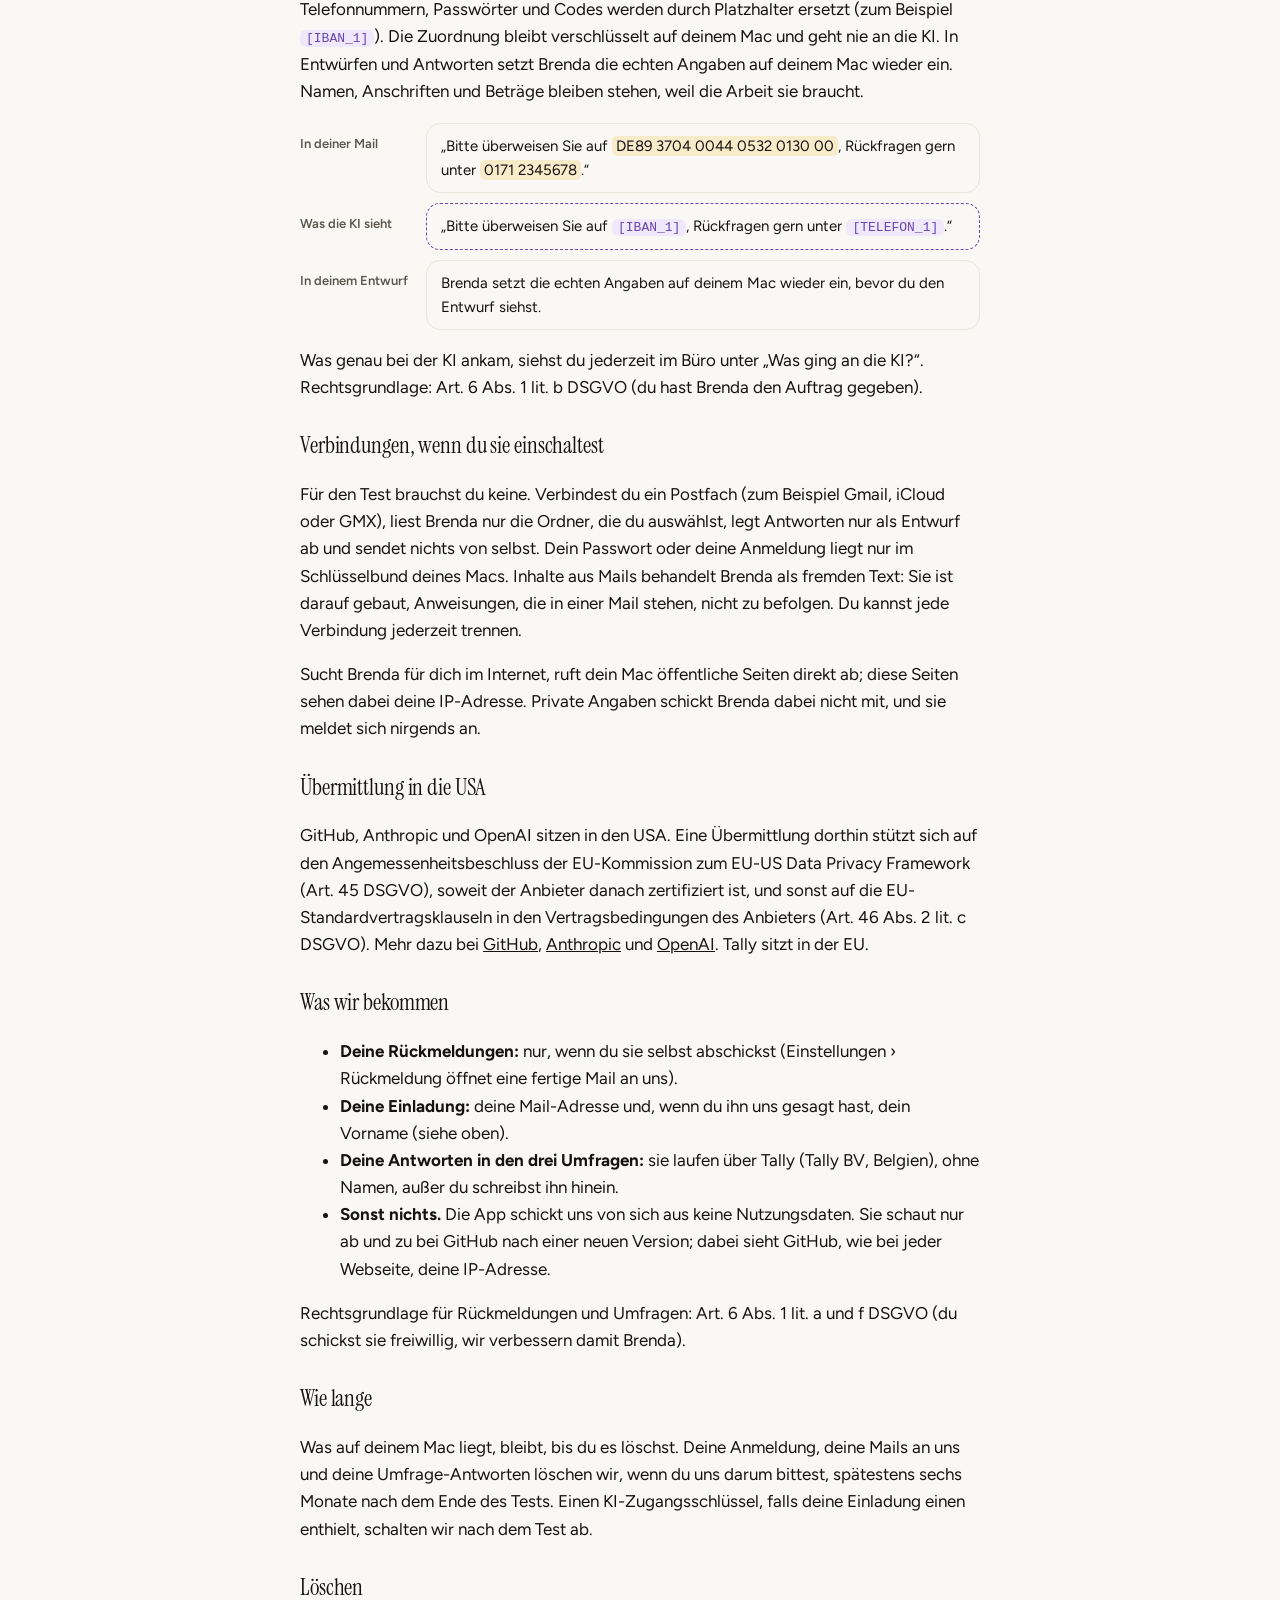
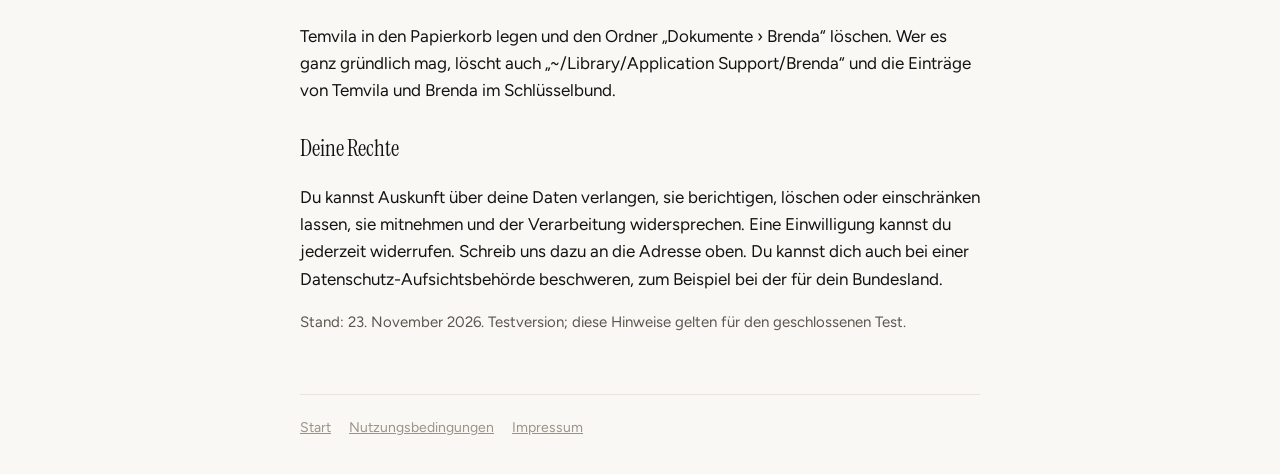
==== commit 7aedf20f: "Beta page: no sign-up form any more; the invitation mail brings the code (Martin 25.11.)" ====
--- a/datenschutz.html
+++ b/datenschutz.html
@@ -23,7 +23,7 @@
 
   <h3>Diese Webseite</h3>
   <p>Die Seite liegt bei GitHub Pages (GitHub Inc., USA). Wie jeder Webserver verarbeitet GitHub dabei deine IP-Adresse und technische Angaben zum Abruf, um die Seite auszuliefern und vor Missbrauch zu schützen. Die Seite setzt keine Cookies und zählt nichts mit. Sie merkt sich in deinem Browser nur deine Sprachwahl und, bis du das Fenster schließt, bei welchem Schritt du warst. Rechtsgrundlage: Art. 6 Abs. 1 lit. f DSGVO (eine sichere, funktionierende Seite).</p>
-  <p>Die Anmeldung (Vorname und Mail-Adresse) ist ein Formular von Tally (Tally BV, Belgien), das erst geladen wird, wenn du dort ankommst. Wir nutzen die Angaben nur, um dir deine Einladung zu schicken und dich während des Tests zu erreichen. Rechtsgrundlage: Art. 6 Abs. 1 lit. b DSGVO (du möchtest mitmachen).</p>
+  <p>Deine Einladung kommt per Mail von hallo@temvila.com an die Adresse, die du uns selbst gegeben hast (oder die Person, die dich eingeladen hat, mit deinem Einverständnis). Wir nutzen sie nur, um dir deine Einladung zu schicken und dich während des Tests zu erreichen. Rechtsgrundlage: Art. 6 Abs. 1 lit. b DSGVO (du möchtest mitmachen).</p>
   <p>Deine Einladung ist ein persönlicher Code. Er enthält deine Mail-Adresse, damit du ihn in der App wiedererkennst („eingeladen als …“), dazu wie lange Studio Pro gilt. Die App prüft ihn auf deinem Mac; dabei wird nichts ins Netz geschickt, auch keine Gerätekennung.</p>
 
   <h3>Was auf deinem Mac bleibt</h3>
@@ -53,7 +53,7 @@
   <h3>Was wir bekommen</h3>
   <ul>
     <li><b>Deine Rückmeldungen:</b> nur, wenn du sie selbst abschickst (Einstellungen › Rückmeldung öffnet eine fertige Mail an uns).</li>
-    <li><b>Deine Anmeldung:</b> Vorname und Mail-Adresse, über Tally (siehe oben).</li>
+    <li><b>Deine Einladung:</b> deine Mail-Adresse und, wenn du ihn uns gesagt hast, dein Vorname (siehe oben).</li>
     <li><b>Deine Antworten in den drei Umfragen:</b> sie laufen über Tally (Tally BV, Belgien), ohne Namen, außer du schreibst ihn hinein.</li>
     <li><b>Sonst nichts.</b> Die App schickt uns von sich aus keine Nutzungsdaten. Sie schaut nur ab und zu bei GitHub nach einer neuen Version; dabei sieht GitHub, wie bei jeder Webseite, deine IP-Adresse.</li>
   </ul>
--- a/style.css
+++ b/style.css
@@ -106,8 +106,6 @@
 .small { font-size: 15px; color: var(--soft); margin: 18px 0 0; }
 .small a, .link { color: var(--soft); }
 .link { background: none; border: 0; padding: 0; font: inherit; text-decoration: underline; cursor: pointer; }
-.signup { padding: 10px 14px; text-align: left; }
-.signup iframe { display: block; border: 0; }
 .eyebrow { font-size: 13px; font-weight: 600; letter-spacing: .08em; text-transform: uppercase; color: var(--vio); margin: 8px 0 0; }
 .pic { display: flex; align-items: center; justify-content: center; gap: 18px; margin: -6px 0 26px; }
 .pic .tile { width: 58px; height: 58px; border-radius: 15px; display: grid; place-items: center; font: 30px var(--serif); color: #fff; background: linear-gradient(135deg, var(--sun-a), var(--sun-b)); box-shadow: 0 8px 20px rgba(120, 80, 20, .25); animation: slide 2.4s ease-in-out infinite; }
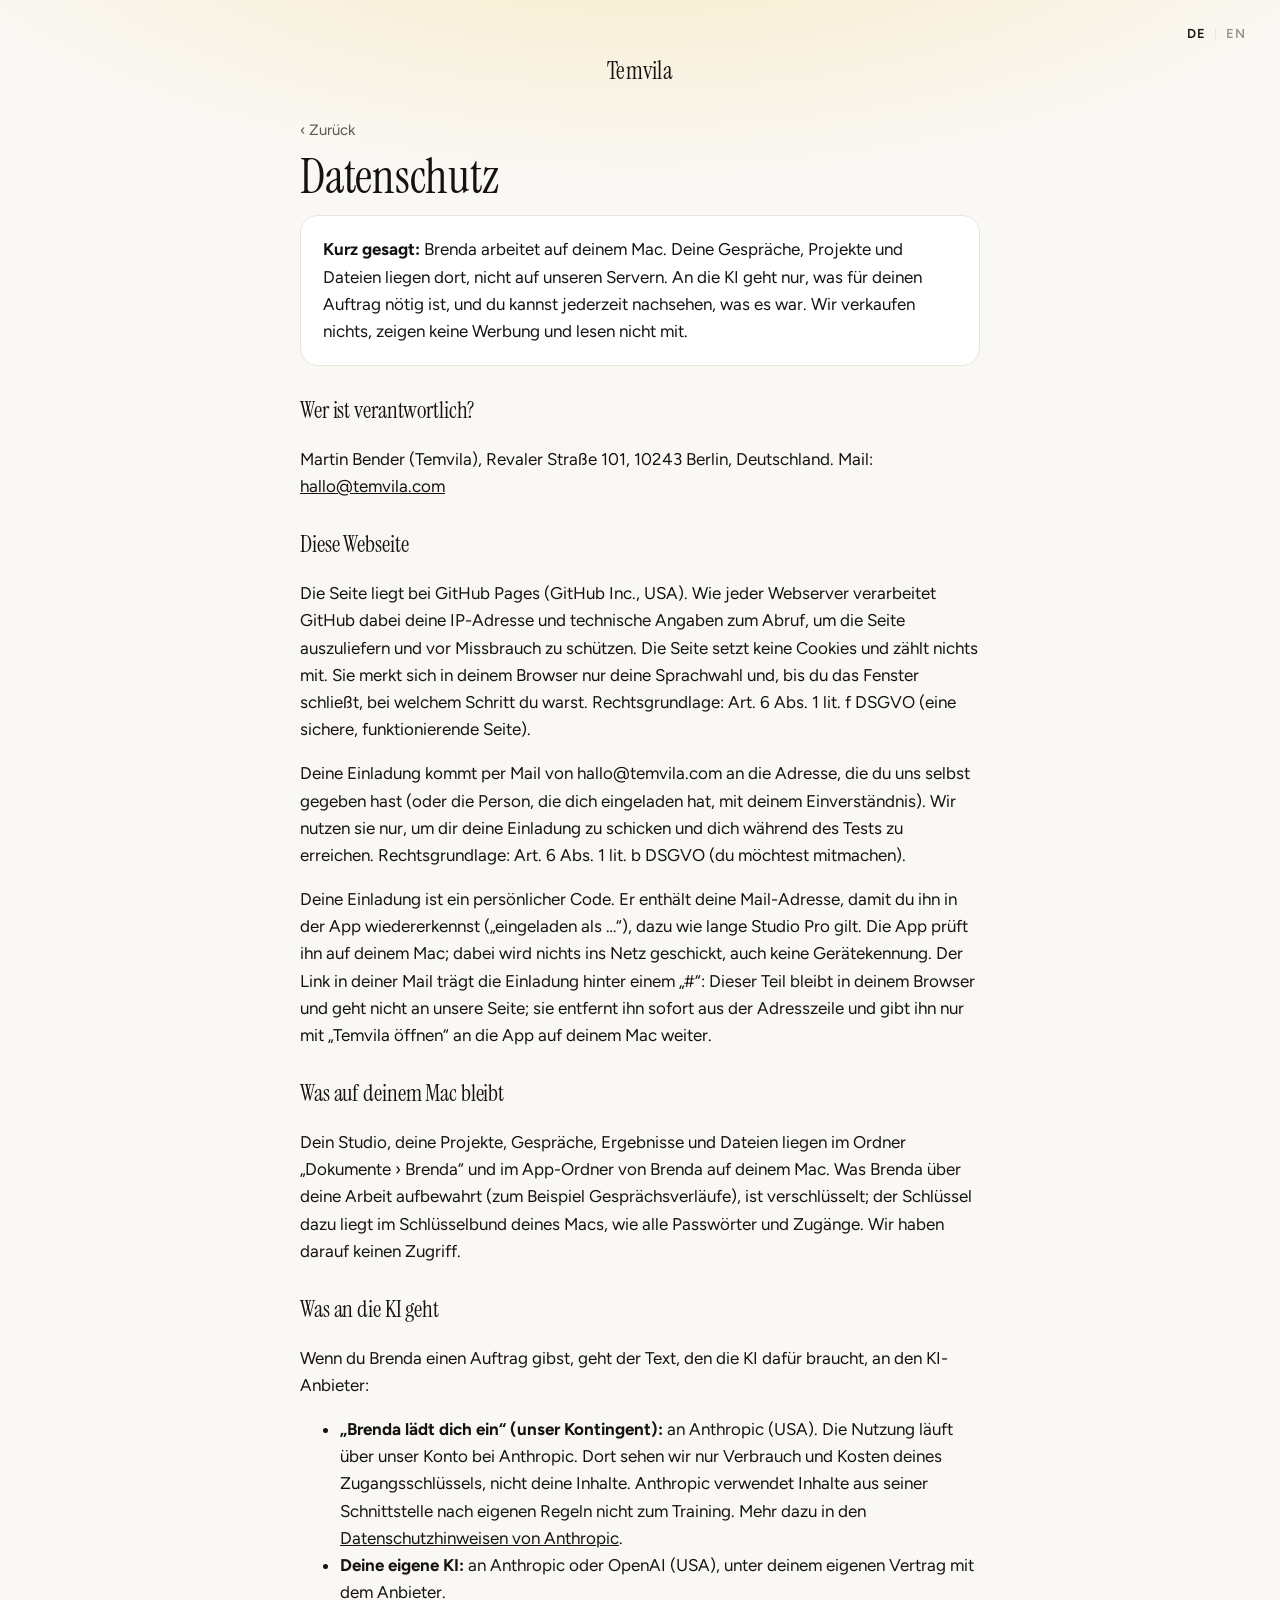
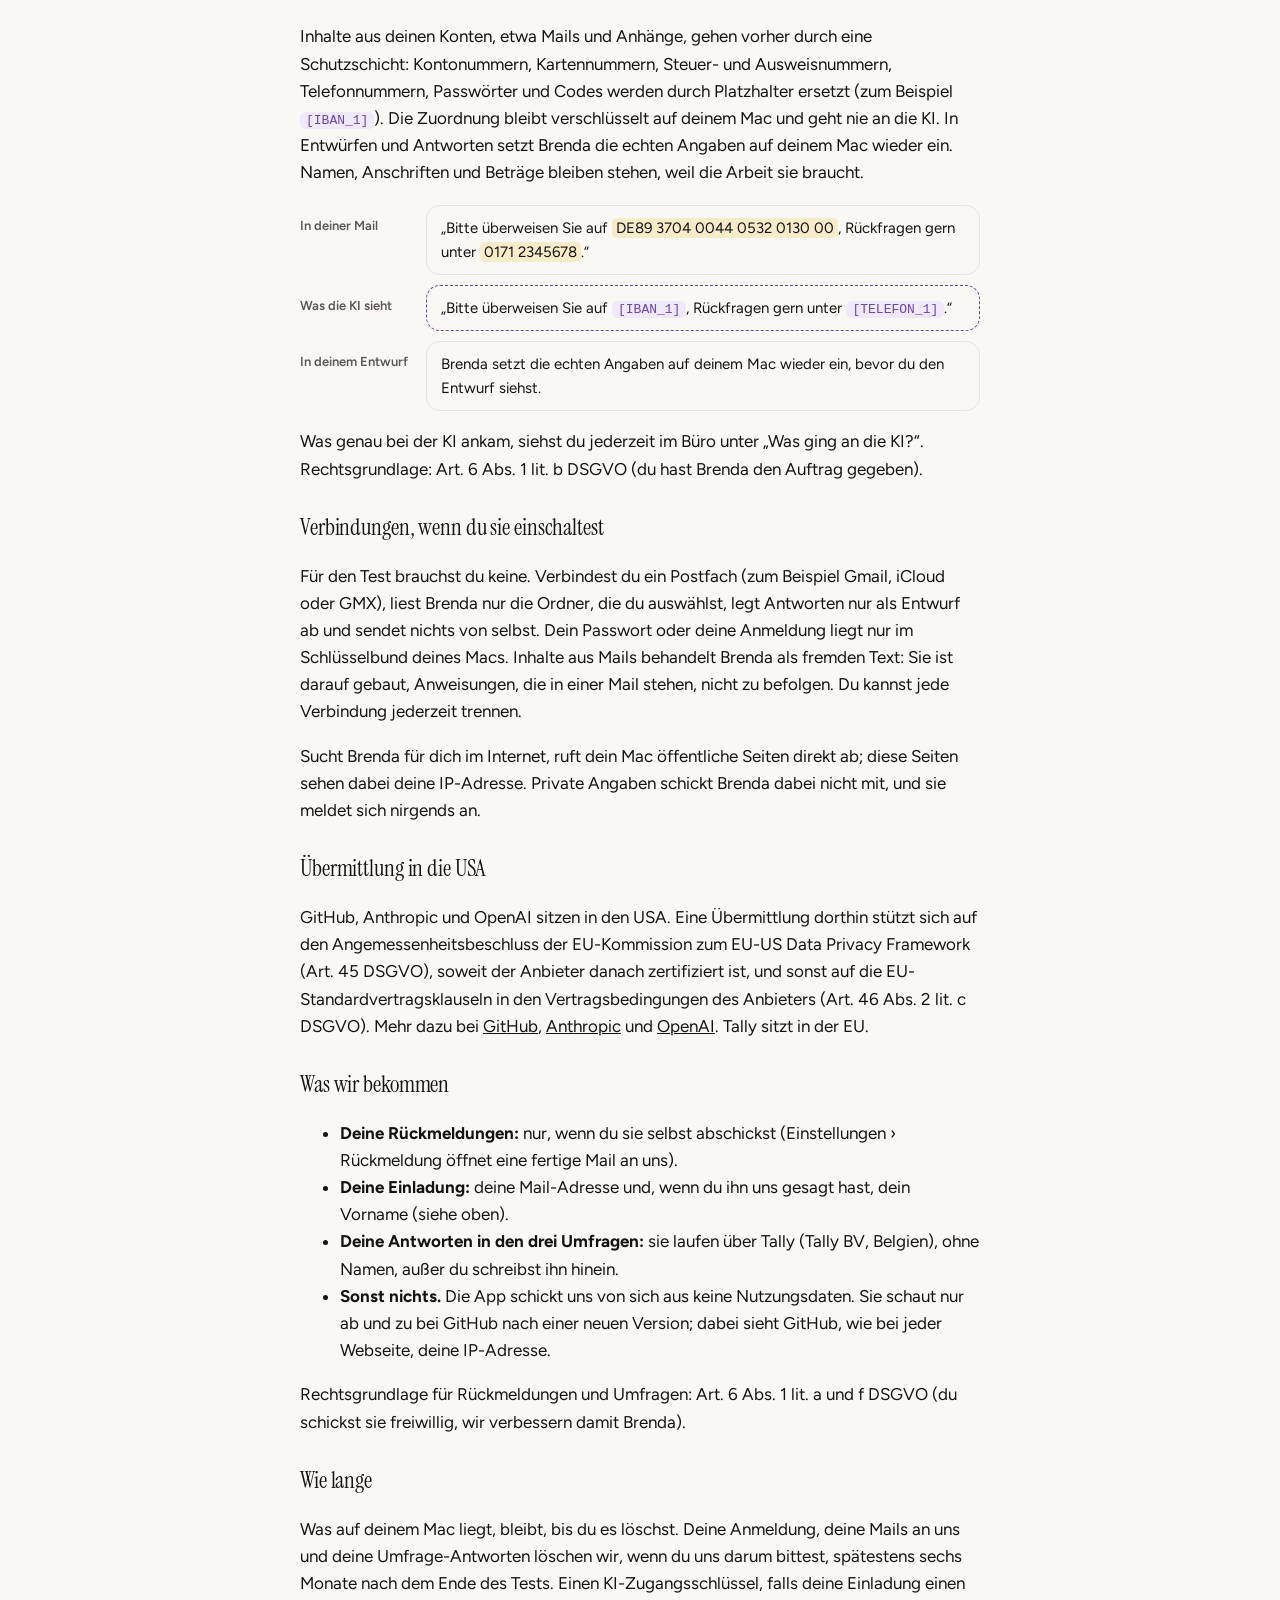
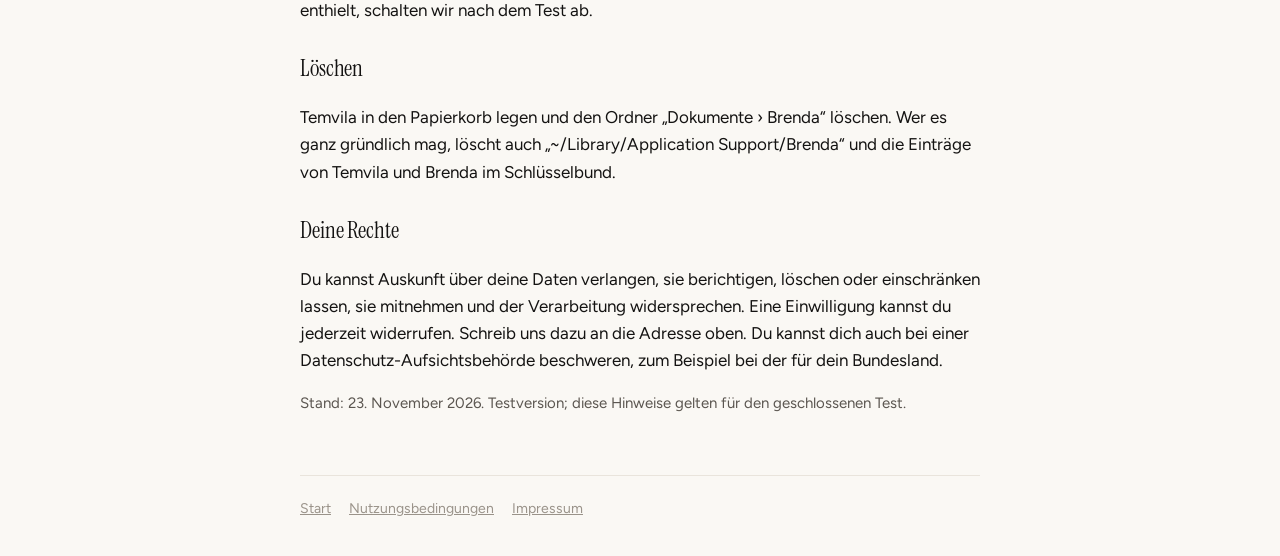
==== commit 7522ac81: "Beta page: the invitation as one link, a hello by name, "Temvila öffnen" and a copy fallback Co-Auth" ====
--- a/datenschutz.html
+++ b/datenschutz.html
@@ -24,7 +24,7 @@
   <h3>Diese Webseite</h3>
   <p>Die Seite liegt bei GitHub Pages (GitHub Inc., USA). Wie jeder Webserver verarbeitet GitHub dabei deine IP-Adresse und technische Angaben zum Abruf, um die Seite auszuliefern und vor Missbrauch zu schützen. Die Seite setzt keine Cookies und zählt nichts mit. Sie merkt sich in deinem Browser nur deine Sprachwahl und, bis du das Fenster schließt, bei welchem Schritt du warst. Rechtsgrundlage: Art. 6 Abs. 1 lit. f DSGVO (eine sichere, funktionierende Seite).</p>
   <p>Deine Einladung kommt per Mail von hallo@temvila.com an die Adresse, die du uns selbst gegeben hast (oder die Person, die dich eingeladen hat, mit deinem Einverständnis). Wir nutzen sie nur, um dir deine Einladung zu schicken und dich während des Tests zu erreichen. Rechtsgrundlage: Art. 6 Abs. 1 lit. b DSGVO (du möchtest mitmachen).</p>
-  <p>Deine Einladung ist ein persönlicher Code. Er enthält deine Mail-Adresse, damit du ihn in der App wiedererkennst („eingeladen als …“), dazu wie lange Studio Pro gilt. Die App prüft ihn auf deinem Mac; dabei wird nichts ins Netz geschickt, auch keine Gerätekennung.</p>
+  <p>Deine Einladung ist ein persönlicher Code. Er enthält deine Mail-Adresse, damit du ihn in der App wiedererkennst („eingeladen als …“), dazu wie lange Studio Pro gilt. Die App prüft ihn auf deinem Mac; dabei wird nichts ins Netz geschickt, auch keine Gerätekennung. Der Link in deiner Mail trägt die Einladung hinter einem „#“: Dieser Teil bleibt in deinem Browser und geht nicht an unsere Seite; sie entfernt ihn sofort aus der Adresszeile und gibt ihn nur mit „Temvila öffnen“ an die App auf deinem Mac weiter.</p>
 
   <h3>Was auf deinem Mac bleibt</h3>
   <p>Dein Studio, deine Projekte, Gespräche, Ergebnisse und Dateien liegen im Ordner „Dokumente › Brenda“ und im App-Ordner von Brenda auf deinem Mac. Was Brenda über deine Arbeit aufbewahrt (zum Beispiel Gesprächsverläufe), ist verschlüsselt; der Schlüssel dazu liegt im Schlüsselbund deines Macs, wie alle Passwörter und Zugänge. Wir haben darauf keinen Zugriff.</p>
